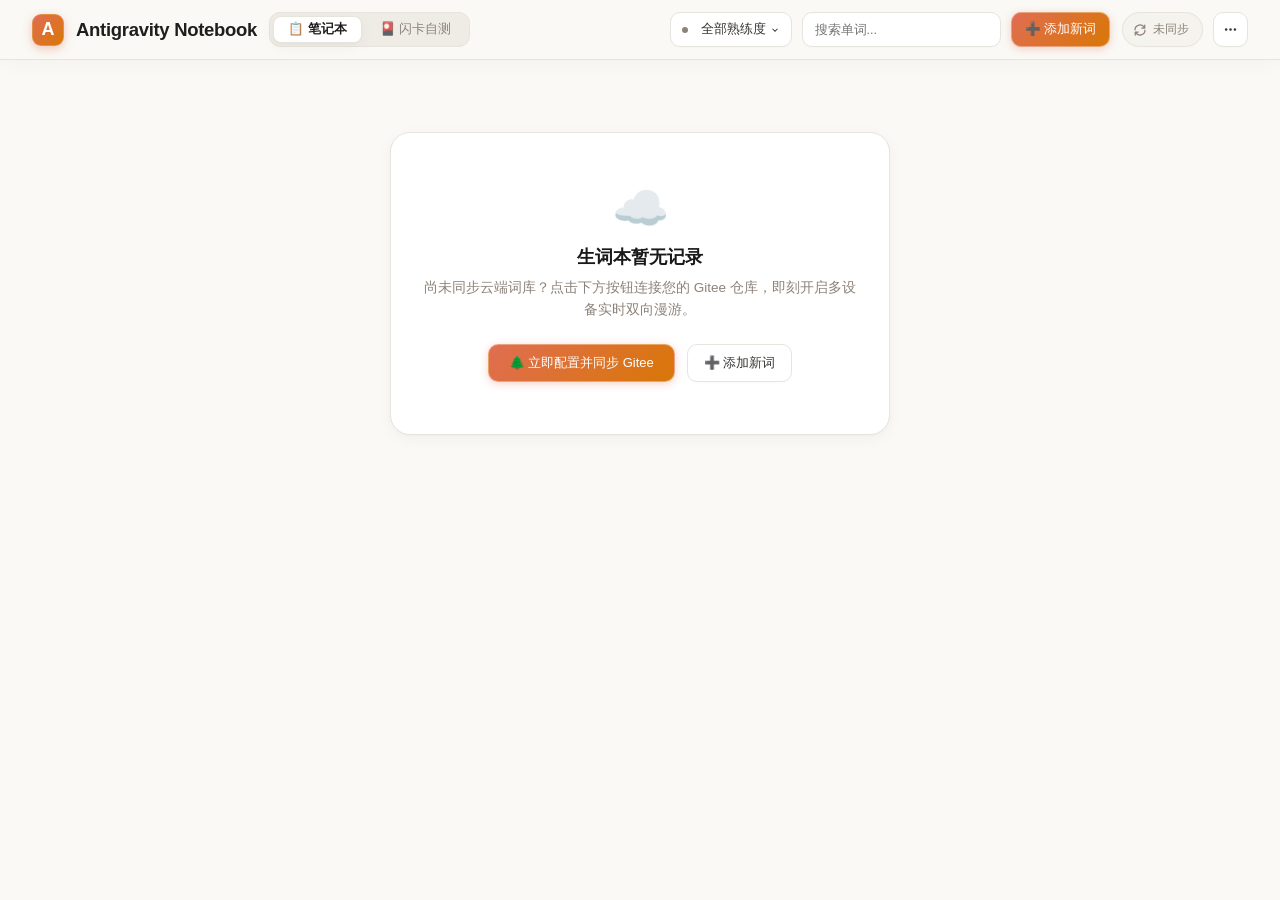
==== index.html @ cd9fd0d0 "fix: harmonize desktop and iPad header layout with .header-right and clean standalone empty state ca" ====
<!DOCTYPE html>
<html lang="zh-CN">
<head>
  <meta charset="UTF-8">
  <meta name="viewport" content="width=device-width, initial-scale=1.0, maximum-scale=1.0, user-scalable=no, viewport-fit=cover">
  <meta name="apple-mobile-web-app-capable" content="yes">
  <meta name="apple-mobile-web-app-status-bar-style" content="default">
  <meta name="apple-mobile-web-app-title" content="Antigravity">
  <meta name="theme-color" content="#FAF9F5" media="(prefers-color-scheme: light)">
  <meta name="theme-color" content="#101014" media="(prefers-color-scheme: dark)">
  <link rel="apple-touch-icon" href="icons/apple-touch-icon.png">
  <link rel="manifest" href="manifest.webmanifest">
  <title>Antigravity 笔记本</title>
  <script>
    // 立即执行极速主题初始化，防止页面加载时出现白屏或暗色闪烁 (Zero Flicker)
    (function() {
      try {
        const storedTheme = localStorage.getItem('antigravity_theme') || 'system';
        const isDark = storedTheme === 'dark' || (storedTheme === 'system' && window.matchMedia('(prefers-color-scheme: dark)').matches);
        document.documentElement.setAttribute('data-theme', storedTheme);
        document.documentElement.setAttribute('data-applied-theme', isDark ? 'dark' : 'light');
      } catch (e) {}
    })();
  </script>
  <style>
    :root, [data-applied-theme="light"] {
      --bg-warm: #FAF9F5; /* 最早的经典 Claude 暖黄纸质底色 (Warm Ivory Paper) */
      --bg-card: #FFFFFF; /* 实体纯白卡片，温润柔和无透视重影 */
      --bg-card-hover: #F5F3ED;
      --bg-header: #FAF9F5; /* 顶栏与暖纸底色浑然一体 */
      --bg-muted: #EFECE6; /* 柔和浅米槽色 (用于切换器滑轨，柔和自然) */
      --bg-subtle: #F5F3ED; /* 柔和暖白表头色 (用于 thead，与白底表格轻柔衔接) */
      --border-warm: #E6E4DD; /* 经典温润细边框 */
      --border-light: #EFECE6;
      --border-subtle: #D6D3CD;
      --border-glass: #E6E4DD;
      --glass-blur: none;
      --glass-shadow: 0 4px 16px rgba(0, 0, 0, 0.04), 0 1px 3px rgba(0, 0, 0, 0.02);
      --glass-specular: 0 0 0 0 transparent;
      --text-main: #1F1E1D;
      --text-title: #1A1918;
      --text-body: #383532;
      --text-muted: #8C827A;
      --claude-terracotta: #CC785C;
      --claude-terracotta-hover: #BF684D;
      --claude-amber: #D97706;
      --claude-green: #059669;
      --highlight-bg: #FDE68A;
      --highlight-text: #78350F;
      --modal-overlay: rgba(30, 25, 20, 0.4);
      --font-serif: "Charter", "Georgia", "Chronicle SSm A", "PingFang SC", "Hiragino Sans GB", "Microsoft YaHei", sans-serif;
      --font-sans: -apple-system, BlinkMacSystemFont, "SF Pro Text", "SF Pro Display", "PingFang SC", "Hiragino Sans GB", "Microsoft YaHei", sans-serif;
    }

    [data-applied-theme="dark"] {
      --bg-warm: #101014;
      --bg-card: #1B1B22;
      --bg-card-hover: #24242C;
      --bg-header: #15151A;
      --bg-muted: #262630;
      --bg-subtle: #202028;
      --border-warm: #2C2C38;
      --border-light: #22222C;
      --border-subtle: #383846;
      --border-glass: #2C2C38;
      --glass-blur: none;
      --glass-shadow: 0 8px 28px rgba(0, 0, 0, 0.45), 0 2px 6px rgba(0, 0, 0, 0.25);
      --glass-specular: 0 0 0 0 transparent;
      --text-main: #F5F5F7;
      --text-title: #FFFFFF;
      --text-body: #E2E2E8;
      --text-muted: #9898A0;
      --claude-terracotta: #FA7E64;
      --claude-terracotta-hover: #FF957D;
      --claude-amber: #FBBF24;
      --claude-green: #34D399;
      --highlight-bg: #78350F;
      --highlight-text: #FDE68A;
      --modal-overlay: rgba(0, 0, 0, 0.75);
    }

    @media (prefers-color-scheme: dark) {
      :root:not([data-theme="light"]):not([data-theme="dark"]) {
        --bg-warm: #101014;
        --bg-card: #1B1B22;
        --bg-card-hover: #24242C;
        --bg-header: #15151A;
        --bg-muted: #262630;
        --bg-subtle: #202028;
        --border-warm: #2C2C38;
        --border-light: #22222C;
        --border-subtle: #383846;
        --border-glass: #2C2C38;
        --glass-blur: none;
        --glass-shadow: 0 8px 28px rgba(0, 0, 0, 0.45), 0 2px 6px rgba(0, 0, 0, 0.25);
        --glass-specular: 0 0 0 0 transparent;
        --text-main: #F5F5F7;
        --text-title: #FFFFFF;
        --text-body: #E2E2E8;
        --text-muted: #9898A0;
        --claude-terracotta: #FA7E64;
        --claude-terracotta-hover: #FF957D;
        --claude-amber: #FBBF24;
        --claude-green: #34D399;
        --highlight-bg: #78350F;
        --highlight-text: #FDE68A;
        --modal-overlay: rgba(0, 0, 0, 0.75);
      }
    }

    * { box-sizing: border-box; margin: 0; padding: 0; }
    body {
      background-color: var(--bg-warm);
      color: var(--text-main);
      font-family: var(--font-sans);
      min-height: 100vh;
      display: flex;
      flex-direction: column;
      -webkit-font-smoothing: antialiased;
      -moz-osx-font-smoothing: grayscale;
      text-rendering: optimizeLegibility;
      transition: background-color 0.25s ease, color 0.25s ease;
      position: relative;
    }

    /* 移除多余的氛围光斑，保持纯色清晰高对比底色 */
    .ambient-glow-layer {
      display: none;
    }
    .glow-orb {
      position: absolute;
      border-radius: 50%;
      filter: blur(85px);
      will-change: transform;
      animation: floatOrb 22s ease-in-out infinite alternate;
    }
    .orb-1 {
      top: -8%;
      left: 12%;
      width: 480px;
      height: 480px;
      background: radial-gradient(circle, rgba(224, 109, 83, 0.28) 0%, rgba(224, 109, 83, 0) 70%);
      animation-duration: 20s;
    }
    .orb-2 {
      top: 38%;
      right: 8%;
      width: 520px;
      height: 520px;
      background: radial-gradient(circle, rgba(139, 92, 246, 0.22) 0%, rgba(139, 92, 246, 0) 70%);
      animation-duration: 25s;
      animation-delay: -6s;
    }
    .orb-3 {
      bottom: -12%;
      left: 28%;
      width: 550px;
      height: 550px;
      background: radial-gradient(circle, rgba(16, 185, 129, 0.18) 0%, rgba(16, 185, 129, 0) 70%);
      animation-duration: 28s;
      animation-delay: -12s;
    }
    @keyframes floatOrb {
      0% { transform: translate(0, 0) scale(1); }
      50% { transform: translate(35px, 25px) scale(1.06); }
      100% { transform: translate(-25px, 45px) scale(0.95); }
    }

    header {
      background: var(--bg-header);
      border-bottom: 1px solid var(--border-glass);
      padding: 0 32px;
      height: 60px;
      min-height: 60px;
      max-height: 60px;
      box-sizing: border-box;
      display: flex;
      align-items: center;
      justify-content: space-between;
      gap: 12px;
      position: sticky;
      top: 0;
      z-index: 100;
      box-shadow: 0 4px 20px rgba(0, 0, 0, 0.03);
      transition: background-color 0.2s ease, border-color 0.2s ease;
    }
    .logo-area {
      display: flex;
      align-items: center;
      gap: 12px;
      flex-shrink: 0;
      white-space: nowrap;
    }
    .logo-icon {
      width: 32px; height: 32px;
      background: linear-gradient(135deg, #E06D53, #D97706);
      border-radius: 9px;
      display: flex; align-items: center; justify-content: center;
      font-family: var(--font-serif);
      font-size: 18px;
      font-weight: 900; color: #fff;
      box-shadow: 0 3px 10px rgba(224, 109, 83, 0.35);
      border: 1px solid rgba(255, 255, 255, 0.2);
      flex-shrink: 0;
    }
    .logo-title {
      font-family: var(--font-serif);
      font-size: 18.5px;
      font-weight: 700;
      letter-spacing: -0.3px;
      color: var(--text-main);
      white-space: nowrap;
      flex-shrink: 0;
    }
    
    .view-switcher {
      display: flex;
      align-items: center;
      background: var(--bg-muted);
      padding: 3px;
      border-radius: 11px;
      border: 1px solid var(--border-warm);
      gap: 3px;
      height: 35px;
      box-sizing: border-box;
      flex-shrink: 0;
      white-space: nowrap;
    }
    .view-tab {
      height: 27px;
      background: transparent;
      border: 1px solid transparent; /* 关键：未激活预留 1px 透明边框，杜绝切换时增加 2px 边框导致高度跳动 */
      padding: 0 14px;
      border-radius: 8px;
      font-size: 12.5px;
      font-weight: 500;
      color: var(--text-muted);
      cursor: pointer;
      display: flex;
      align-items: center;
      justify-content: center;
      gap: 6px;
      transition: background 0.18s ease, color 0.18s ease, border-color 0.18s ease, box-shadow 0.18s ease;
      user-select: none;
      box-sizing: border-box;
      line-height: 1;
      white-space: nowrap;
      flex-shrink: 0;
      word-break: keep-all;
    }
    .view-tab:active {
      background: rgba(255, 255, 255, 0.35);
      transform: none; /* 移除 scale 引起的尺寸扰动，避免点击微跳 */
    }
    .view-tab.active {
      background: var(--bg-card);
      color: var(--text-main);
      box-shadow: var(--glass-shadow);
      font-weight: 600;
      border: 1px solid var(--border-glass);
    }

    .sync-status-badge {
      display: flex; align-items: center; gap: 7px;
      height: 35px;
      box-sizing: border-box;
      background: var(--bg-subtle);
      border: 1px solid var(--border-glass);
      padding: 0 13px 0 11px; border-radius: 20px; font-size: 12px; color: var(--text-muted);
      cursor: pointer;
      transition: all 0.2s cubic-bezier(0.34, 1.56, 0.64, 1);
      user-select: none;
      box-shadow: 0 1px 3px rgba(0, 0, 0, 0.02);
      white-space: nowrap;
      flex-shrink: 0;
      word-break: keep-all;
    }
    .sync-status-badge:hover {
      background: var(--bg-card-hover);
      color: var(--text-main);
      transform: none;
      box-shadow: 0 4px 12px rgba(0, 0, 0, 0.08);
    }
    .sync-status-badge:active {
      transform: none;
      background: var(--bg-subtle);
    }

    /* 结合了状态指示与循环刷新的融合图标 (Merged Sync Icon) */
    .sync-icon-dot {
      display: flex;
      align-items: center;
      justify-content: center;
      color: var(--text-muted);
      transition: all 0.2s ease;
      cursor: pointer;
    }
    .sync-icon-dot.active {
      color: var(--claude-green);
      filter: drop-shadow(0 0 4px rgba(16, 185, 129, 0.5));
    }
    .sync-icon-dot.rotating svg, .sync-icon-dot:hover svg {
      animation: syncRotate 0.8s linear infinite;
    }
    .sync-icon-dot:hover {
      color: var(--claude-terracotta);
    }
    @keyframes syncRotate {
      from { transform: rotate(0deg); }
      to { transform: rotate(360deg); }
    }

    .header-right {
      display: flex;
      align-items: center;
      gap: 12px;
      flex-shrink: 0;
      white-space: nowrap;
    }

    .header-actions {
      display: flex;
      align-items: center;
      gap: 10px;
      flex-shrink: 0;
      white-space: nowrap;
    }

    .controls {
      display: flex;
      align-items: center;
      gap: 10px;
      flex-shrink: 0;
      white-space: nowrap;
    }
    
    /* 苹果风格自定义下拉菜单 (Apple Custom Dropdown) */
    .dropdown-container {
      position: relative;
      flex-shrink: 0;
    }
    .dropdown-btn {
      height: 35px;
      background: var(--bg-card);
      border: 1px solid var(--border-glass);
      color: var(--text-body);
      padding: 0 11px;
      border-radius: 10px;
      font-size: 12.5px;
      font-weight: 500;
      cursor: pointer;
      display: flex;
      align-items: center;
      justify-content: space-between;
      width: 122px;
      transition: all 0.2s cubic-bezier(0.34, 1.56, 0.64, 1);
      box-shadow: 0 1px 3px rgba(0,0,0,0.02);
      font-family: var(--font-sans);
      box-sizing: border-box;
      white-space: nowrap;
      flex-shrink: 0;
      word-break: keep-all;
    }
    .dropdown-btn:hover {
      background: var(--bg-card-hover);
      border-color: var(--border-subtle);
      color: var(--text-main);
      box-shadow: 0 4px 12px rgba(0, 0, 0, 0.08);
      transform: none;
    }
    .dropdown-btn:active {
      transform: none;
      background: var(--bg-card);
    }
    .dropdown-btn-left {
      display: flex;
      align-items: center;
      gap: 6px;
      overflow: hidden;
      white-space: nowrap;
    }
    .more-menu-btn {
      width: 35px;
      min-width: 35px;
      padding: 0;
      justify-content: center;
    }
    .dropdown-menu {
      position: absolute;
      top: calc(100% + 6px);
      left: 0;
      width: 140px;
      background: var(--bg-card);
      border: 1px solid var(--border-glass);
      border-radius: 12px;
      box-shadow: 0 12px 32px rgba(0, 0, 0, 0.18);
      padding: 6px;
      display: none;
      flex-direction: column;
      gap: 2px;
      z-index: 1000;
      animation: dropIn 0.18s cubic-bezier(0.16, 1, 0.3, 1);
    }
    .more-dropdown-menu {
      width: 156px;
      right: 0;
      left: auto;
    }
    .menu-section-label {
      font-size: 10.5px;
      font-weight: 600;
      color: var(--text-muted);
      padding: 5px 10px 3px;
      letter-spacing: 0.3px;
      user-select: none;
    }
    .menu-divider {
      height: 1px;
      background: var(--border-light);
      margin: 4px 6px;
    }
    @keyframes dropIn {
      from { opacity: 0; transform: translateY(-4px) scale(0.98); }
      to { opacity: 1; transform: translateY(0) scale(1); }
    }
    .dropdown-item {
      padding: 7px 10px;
      border-radius: 8px;
      font-size: 12px;
      color: var(--text-body);
      cursor: pointer;
      display: flex;
      align-items: center;
      justify-content: space-between;
      transition: all 0.15s ease;
      user-select: none;
    }
    .dropdown-item:hover {
      background: var(--bg-card-hover);
      color: var(--text-main);
      transform: translateX(2px);
    }
    .dropdown-item.selected {
      background: var(--bg-subtle);
      color: var(--claude-terracotta);
      font-weight: 600;
    }
    .dropdown-dot {
      display: inline-block;
      width: 6px;
      height: 6px;
      border-radius: 50%;
      margin-right: 7px;
    }
    .dot-all { background: var(--text-muted); }
    .dot-0 { background: #DC2626; }
    .dot-1 { background: #D97706; }
    .dot-2 { background: #2563EB; }
    .dot-3 { background: #059669; }
    .check-mark {
      font-size: 11px;
      color: var(--claude-terracotta);
      font-weight: bold;
    }

    .search-box-wrap {
      position: relative;
      display: inline-flex;
      align-items: center;
      flex: 0 1 210px;
      min-width: 120px;
    }
    .search-input {
      height: 35px;
      width: 100%;
      min-width: 120px;
      max-width: 210px;
      background: var(--bg-card);
      border: 1px solid var(--border-glass);
      color: var(--text-main);
      padding: 0 28px 0 12px;
      border-radius: 10px;
      font-size: 12.5px;
      outline: none;
      transition: all 0.2s ease;
      box-shadow: 0 1px 2px rgba(0,0,0,0.02);
      font-family: var(--font-sans);
      box-sizing: border-box;
      white-space: nowrap;
    }
    .search-input:focus {
      border-color: var(--claude-terracotta);
      box-shadow: 0 0 0 3px rgba(224, 109, 83, 0.18);
    }
    
    .search-clear-btn {
      position: absolute;
      right: 7px;
      width: 18px;
      height: 18px;
      border-radius: 50%;
      border: none;
      background: var(--bg-muted);
      color: var(--text-muted);
      display: flex;
      align-items: center;
      justify-content: center;
      cursor: pointer;
      font-size: 10.5px;
      font-weight: 700;
      line-height: 1;
      opacity: 0;
      visibility: hidden;
      pointer-events: none;
      transition: opacity 0.18s ease, transform 0.18s cubic-bezier(0.34, 1.56, 0.64, 1), background 0.15s, color 0.15s;
      user-select: none;
      padding: 0;
      z-index: 2;
    }
    /* 有输入时：鼠标移到搜索框区域或按钮上优雅浮现，获得焦点时也会浮现 */
    .search-box-wrap.has-text:hover .search-clear-btn,
    .search-box-wrap.has-text:focus-within .search-clear-btn {
      opacity: 0.85;
      visibility: visible;
      pointer-events: auto;
    }
    .search-clear-btn:hover {
      opacity: 1 !important;
      background: var(--border-subtle);
      color: var(--text-main);
      transform: scale(1.18);
    }
    .search-clear-btn:active {
      transform: scale(0.92);
    }
    
    .btn {
      height: 35px;
      background: var(--bg-card);
      border: 1px solid var(--border-glass);
      color: var(--text-body);
      padding: 0 13px;
      border-radius: 10px;
      font-size: 12.5px;
      font-weight: 500;
      cursor: pointer;
      display: flex;
      align-items: center;
      gap: 6px;
      transition: all 0.2s cubic-bezier(0.34, 1.56, 0.64, 1);
      box-shadow: 0 1px 3px rgba(0,0,0,0.02);
      font-family: var(--font-sans);
      box-sizing: border-box;
      user-select: none;
      white-space: nowrap;
      flex-shrink: 0;
      word-break: keep-all;
    }
    .btn:hover {
      background: var(--bg-card-hover);
      border-color: var(--border-subtle);
      color: var(--text-main);
      transform: none;
      box-shadow: 0 4px 12px rgba(0,0,0,0.06);
    }
    .btn:active {
      transform: none;
      background: var(--bg-subtle);
    }
    .btn-primary {
      background: linear-gradient(135deg, #E06D53, #D97706);
      border: 1px solid rgba(255, 255, 255, 0.35);
      color: #FFFFFF;
      box-shadow: 0 2px 8px rgba(224, 109, 83, 0.3);
      white-space: nowrap;
      flex-shrink: 0;
      word-break: keep-all;
    }
    .btn-primary:hover {
      background: linear-gradient(135deg, #CC5B40, #C26604);
      box-shadow: 0 4px 14px rgba(224, 109, 83, 0.42);
      color: #FFFFFF;
      transform: none;
    }
    .btn-primary:active {
      transform: none;
      filter: brightness(0.95);
    }

    /* 响应式顶栏适配：窄屏与小窗口绝不挤压扭曲 (Responsive Header Auto-Adaptation) */
    @media (max-width: 1220px) {
      header {
        padding: 0 16px;
        gap: 10px;
      }
      .logo-area {
        gap: 10px;
      }
      .controls {
        gap: 8px;
      }
      .logo-brand {
        display: none; /* 自动折叠 "Antigravity"，仅保留 "Notebook"，立省 95px 宽度 */
      }
      .search-box-wrap {
        flex: 0 1 180px;
      }
    }

    @media (max-width: 1024px) {
      header {
        padding: 0 12px;
        gap: 8px;
      }
      .logo-area {
        gap: 8px;
      }
      .controls {
        gap: 6px;
      }
      .dropdown-btn {
        width: 108px;
        padding: 0 8px;
        font-size: 12px;
      }
      .search-box-wrap {
        flex: 0 1 140px;
        min-width: 100px;
      }
      .search-input {
        padding: 0 24px 0 10px;
        font-size: 12px;
      }
      .view-tab {
        padding: 0 10px;
        font-size: 12px;
        gap: 4px;
      }
      .btn {
        padding: 0 10px;
        font-size: 12px;
      }
      .sync-status-badge {
        padding: 0 10px 0 8px;
      }
    }

    @media (max-width: 880px) {
      #syncText {
        display: none; /* 超窄屏下同步徽标仅保留图标，化身圆角紧凑徽标 */
      }
      .sync-status-badge {
        padding: 0;
        width: 35px;
        justify-content: center;
      }
      .dropdown-btn {
        width: 98px;
      }
      .search-box-wrap {
        flex: 0 1 120px;
        min-width: 90px;
      }
    }

    @media (max-width: 768px) {
      body {
        min-width: 100%;
        width: 100%;
        overflow-x: hidden;
      }
      header {
        height: 54px;
        min-height: 54px;
        max-height: 54px;
        padding: 0 12px;
        display: flex;
        flex-direction: row;
        flex-wrap: nowrap;
        align-items: center;
        justify-content: space-between;
        gap: 8px;
        box-shadow: 0 1px 4px rgba(0, 0, 0, 0.04);
        position: sticky;
        top: 0;
        z-index: 100;
        background: var(--bg-header);
      }
      .logo-area {
        gap: 8px;
        flex-shrink: 0;
      }
      .logo-title {
        display: none !important;
      }
      .view-switcher {
        height: 34px;
        padding: 2px;
      }
      .view-tab {
        height: 28px;
        padding: 0 11px;
        font-size: 12.5px;
      }
      .header-actions {
        display: flex;
        align-items: center;
        gap: 6px;
        flex-shrink: 0;
      }
      #syncText {
        display: none !important;
      }
      .sync-status-badge {
        padding: 0;
        width: 34px;
        height: 34px;
        justify-content: center;
        border-radius: 50%;
      }
      .more-menu-btn {
        width: 34px;
        height: 34px;
        border-radius: 50%;
      }

      /* 闪卡模式下：完全隐藏列表搜索栏与添加按键，还屏幕 100% 极简纯粹与空灵沉浸感！ */
      body[data-current-view="flashcard"] .controls {
        display: none !important;
      }

      /* 笔记本模式下：控件化身贴合移动端的顶部搜索筛选工具条 */
      body[data-current-view="table"] .controls,
      .controls {
        display: flex;
        width: 100%;
        padding: 10px 12px;
        box-sizing: border-box;
        background: var(--bg-warm);
        border-bottom: 1px solid var(--border-light);
        gap: 6px;
        align-items: center;
      }
      .search-box-wrap {
        flex: 1;
        min-width: 0;
      }
      .search-input {
        width: 100%;
        max-width: none;
        height: 36px;
        font-size: 13px;
        border-radius: 10px;
        padding: 0 24px 0 11px;
      }
      .dropdown-btn#srsDropdownBtn {
        width: auto;
        min-width: 80px;
        height: 36px;
        font-size: 11.5px;
        padding: 0 8px;
        border-radius: 10px;
      }
      .btn-primary#btnAddWord {
        height: 36px;
        padding: 0 10px;
        font-size: 12px;
        white-space: nowrap;
        border-radius: 10px;
      }

      main {
        padding: 12px 10px;
        width: 100%;
        box-sizing: border-box;
      }

      /* 手机端列表卡片化：告别生硬横向滚动的表格，拥抱原生 iOS 卡片列表流 */
      .table-container {
        background: transparent;
        border: none;
        box-shadow: none;
        overflow: visible;
      }
      table, thead, tbody, th, td, tr {
        display: block;
        width: 100%;
        box-sizing: border-box;
      }
      thead {
        display: none !important; /* 彻底移除移动端生硬表头 */
      }
      tbody tr {
        background: var(--bg-card);
        border: 1px solid var(--border-glass);
        border-radius: 16px;
        margin-bottom: 12px;
        padding: 16px 14px;
        box-shadow: var(--glass-shadow);
        display: flex;
        flex-direction: column;
        gap: 6px;
      }
      tbody tr:hover {
        background: var(--bg-card);
      }
      tbody td {
        padding: 0 !important;
        border: none !important;
        text-align: left !important;
      }
      .word-cell-wrap {
        display: flex;
        flex-direction: row;
        justify-content: space-between;
        align-items: center;
        width: 100%;
        margin-bottom: 2px;
      }
      .word-title {
        font-size: 19px;
        font-weight: 700;
        letter-spacing: -0.2px;
      }
      .word-phonetic {
        font-size: 14px;
      }
      .salad-sentence {
        font-size: 13.5px;
        line-height: 1.6;
        color: var(--text-body);
        background: var(--bg-subtle);
        padding: 8px 12px;
        border-radius: 8px;
        margin: 4px 0;
      }
      .trans-text {
        font-size: 14px;
        line-height: 1.6;
        color: var(--text-main);
      }
      .action-group {
        display: flex;
        justify-content: flex-end;
        align-items: center;
        gap: 10px;
        margin-top: 6px;
        padding-top: 8px;
        border-top: 1px solid var(--border-light);
      }

      /* 闪卡自测手机端极简自适应 */
      #viewFlashcardContainer {
        max-width: 100%;
        margin: 6px auto;
        padding: 0 4px;
      }
      .btn-stealth-trigger {
        display: none !important; /* 手机端完全移除摸鱼模式 */
      }
      .kbd-hint {
        display: none !important;
      }
      .batch-label {
        display: none !important;
      }
      .flashcard-header-bar {
        display: flex;
        flex-direction: row;
        align-items: center;
        justify-content: space-between;
        width: 100%;
        margin-bottom: 12px;
        gap: 8px;
        flex-wrap: nowrap;
      }
      .flashcard-batch-group {
        justify-content: flex-start;
      }
      .flashcard-header-right {
        justify-content: flex-end;
        width: auto;
      }
      .flashcard-progress-box {
        display: flex;
        align-items: center;
        gap: 6px;
      }
      .flashcard-card-box {
        padding: 24px 18px;
        min-height: 380px;
        border-radius: 20px;
      }
      .flashcard-word {
        font-size: 32px;
      }
      .flashcard-context {
        font-size: 15px;
        padding: 14px 16px;
        line-height: 1.65;
      }
      .flashcard-trans .trans-meaning,
      .flashcard-trans .trans-line-plain {
        font-size: 15px;
      }
      .flashcard-smart-bar {
        margin-top: 16px;
        gap: 8px;
      }
      .btn-srs-action {
        height: 50px;
        border-radius: 14px;
      }
      .srs-btn-title {
        font-size: 14.5px;
      }

      .modal-card {
        width: 100% !important;
        max-width: calc(100vw - 24px) !important;
        padding: 20px 16px !important;
        box-sizing: border-box;
        max-height: 90vh;
        overflow-y: auto;
      }
    }

    main {
      flex: 1;
      max-width: 1360px;
      width: 100%;
      margin: 0 auto;
      padding: 24px;
      display: flex;
      flex-direction: column;
      align-items: center;
    }

    /* 视图 1: 经典表格视图 */
    #viewTableContainer {
      width: 100%;
    }
    .table-container {
      width: 100%;
      background: var(--bg-card);
      border: 1px solid var(--border-glass);
      border-radius: 16px;
      overflow: hidden;
      box-shadow: var(--glass-shadow);
      transition: box-shadow 0.25s ease;
    }
    table { width: 100%; border-collapse: collapse; text-align: left; }
    thead tr {
      background: var(--bg-subtle);
      border-bottom: 1px solid var(--border-light);
    }
    th {
      padding: 14px 20px;
      font-size: 12.5px;
      color: var(--text-muted);
      font-weight: 500;
      letter-spacing: 0.2px;
      font-family: var(--font-sans);
      text-align: center !important;
      vertical-align: middle !important;
    }
    tbody tr { border-bottom: 1px solid var(--border-light); transition: background 0.15s; }
    tbody tr:hover { background: var(--bg-card-hover); }
    td {
      padding: 16px 20px;
      font-size: 13.5px;
      color: var(--text-body);
      vertical-align: middle !important;
    }
    
    .word-cell-wrap {
      display: flex;
      flex-direction: column;
      align-items: center;
      gap: 4px;
    }
    .word-title {
      font-family: var(--font-serif);
      font-size: 16.5px;
      font-weight: 700;
      color: var(--text-title);
      line-height: 1.2;
    }
    .word-title mark.search-match {
      background: var(--highlight-bg);
      color: var(--highlight-text);
      font-weight: 700;
      padding: 1px 3px;
      border-radius: 3px;
      box-decoration-break: clone;
      -webkit-box-decoration-break: clone;
    }

    /* 智能英式/美式拼写感知小角标 */
    .nb-dialect-badge {
      display: inline-block;
      font-size: 10px;
      font-weight: 600;
      font-family: var(--font-sans);
      border-radius: 4px;
      padding: 1px 5px;
      margin-left: 6px;
      vertical-align: middle;
      line-height: 1.25;
      letter-spacing: 0.1px;
    }
    .nb-dialect-badge.dialect-uk {
      color: #2563EB;
      background: rgba(37, 99, 235, 0.1);
      border: 1px solid rgba(37, 99, 235, 0.25);
    }
    .nb-dialect-badge.dialect-us {
      color: #059669;
      background: rgba(5, 150, 105, 0.1);
      border: 1px solid rgba(5, 150, 105, 0.25);
    }
    
    /* 纯净交互式音标：无图标，直接点击音标本身朗读发音 */
    .word-phonetic {
      color: var(--text-muted);
      font-size: 12.5px;
      font-family: "Charis SIL", "Doulos SIL", "Lucida Sans Unicode", "Segoe UI", -apple-system, BlinkMacSystemFont, Roboto, sans-serif;
      font-weight: 400;
      cursor: pointer;
      padding: 1px 5px;
      border-radius: 4px;
      transition: all 0.15s ease;
      user-select: none;
    }
    .word-phonetic:hover {
      color: var(--claude-terracotta);
      background: rgba(204, 120, 92, 0.12);
    }

    .srs-badge {
      font-size: 11px;
      padding: 3px 8px;
      border-radius: 6px;
      font-weight: 500;
      display: inline-flex;
      align-items: center;
      gap: 5px;
      background: var(--bg-subtle);
      border: 1px solid var(--border-warm);
      color: var(--text-muted);
      user-select: none;
      font-family: var(--font-sans);
      white-space: nowrap;
      word-break: keep-all;
      flex-shrink: 0;
    }
    .srs-dot {
      width: 5px;
      height: 5px;
      border-radius: 50%;
      background: var(--text-muted);
    }
    .srs-level-0, .srs-level-1, .srs-level-2, .srs-level-3 {
      background: var(--bg-subtle);
      color: var(--text-muted);
      border: 1px solid var(--border-warm);
    }
    .srs-level-0 .srs-dot, .srs-level-1 .srs-dot, .srs-level-2 .srs-dot, .srs-level-3 .srs-dot {
      background: var(--text-muted);
    }

    .salad-context-box { 
      line-height: 1.6; 
    }
    .salad-sentence {
      font-family: var(--font-serif);
      font-size: 15px;
      font-weight: 500;
      color: var(--text-main);
      line-height: 1.65;
      text-align: justify;
      text-justify: inter-word;
      text-align-last: left;
    }
    .salad-sentence .highlight {
      background: var(--highlight-bg);
      color: var(--highlight-text);
      font-weight: 600;
      padding: 1px 4px;
      border-radius: 3px;
      transition: all 0.15s ease;
    }

    /* 方案 1：检索模式下，例句锚点高亮优雅降权，让位于第一列检索关键词焦点 */
    .is-searching .salad-sentence .highlight {
      background: rgba(204, 120, 92, 0.12);
      color: var(--claude-terracotta);
      font-weight: 500;
      border-bottom: 1.5px solid var(--claude-terracotta);
      padding: 0 2px;
      border-radius: 2px;
    }
    
    .trans-text,
    .note-text {
      color: var(--text-main);
      font-size: 13.5px;
      line-height: 1.7;
      letter-spacing: 0.15px;
      white-space: pre-line;
      word-break: break-word;
    }
    .trans-text {
      font-weight: 550;
    }
    .trans-line {
      display: block;
      margin-bottom: 3px;
    }
    .trans-line:last-child {
      margin-bottom: 0;
    }
    .trans-pos-tag {
      color: var(--claude-terracotta);
      font-weight: 700;
      font-family: var(--font-serif, "Georgia", serif);
      font-size: 13px;
      margin-right: 4px;
      display: inline-block;
    }
    .note-text {
      font-weight: 450;
      color: var(--text-body);
    }

    .action-group {
      display: flex;
      align-items: center;
      gap: 6px;
      justify-content: center;
    }
    
    /* 熟练度发光状态圆点按钮与悬浮糖果微胶囊 */
    .mastery-wrap {
      position: relative;
      display: inline-flex;
      align-items: center;
      justify-content: center;
    }
    .mastery-dot-btn {
      width: 26px;
      height: 26px;
      border-radius: 50%;
      border: 1px solid transparent;
      background: transparent;
      display: inline-flex;
      align-items: center;
      justify-content: center;
      cursor: pointer;
      padding: 0;
      transition: all 0.18s cubic-bezier(0.34, 1.56, 0.64, 1);
    }
    .mastery-dot-btn:hover {
      background: var(--bg-muted);
      border-color: var(--border-warm);
      transform: scale(1.18);
    }
    .mastery-dot-btn:active {
      transform: scale(0.88);
    }
    .mastery-dot-glow {
      width: 7.5px;
      height: 7.5px;
      border-radius: 50%;
      transition: all 0.2s cubic-bezier(0.34, 1.56, 0.64, 1);
    }
    
    /* 未标记：极淡极简空心虚线环，低调不抢眼 */
    .mastery-dot-unmarked {
      width: 8px;
      height: 8px;
      background: transparent;
      border: 1.5px dashed var(--text-muted);
      opacity: 0.55;
    }
    tbody tr:hover .mastery-dot-unmarked {
      opacity: 0.95;
      border-color: var(--claude-terracotta);
    }

    .mastery-dot-red {
      background: #EF4444;
      box-shadow: 0 0 7px rgba(239, 68, 68, 0.6);
    }
    .mastery-dot-orange {
      background: #F59E0B;
      box-shadow: 0 0 7px rgba(245, 158, 11, 0.6);
    }
    .mastery-dot-green {
      background: #10B981;
      box-shadow: 0 0 7px rgba(16, 185, 129, 0.6);
    }
    .mastery-dot-purple {
      background: #6366F1;
      box-shadow: 0 0 7px rgba(99, 102, 241, 0.6);
    }

    /* 悬浮微胶囊快捷选择器 (Apple Floating Candy Picker) */
    .mastery-picker-popup {
      position: absolute;
      bottom: calc(100% + 6px);
      right: -24px;
      background: var(--bg-card);
      border: 1px solid var(--border-warm);
      border-radius: 20px;
      padding: 5px 8px;
      display: none;
      align-items: center;
      gap: 6px;
      box-shadow: 0 10px 28px rgba(0, 0, 0, 0.2), 0 2px 6px rgba(0, 0, 0, 0.05);
      z-index: 100;
      animation: candyPop 0.15s cubic-bezier(0.34, 1.56, 0.64, 1);
      white-space: nowrap;
    }
    /* 鼠标安全桥接区域：防止鼠标从圆点滑向浮窗时丢失判定 */
    .mastery-picker-popup::after {
      content: '';
      position: absolute;
      top: 100%;
      left: 0;
      width: 100%;
      height: 10px;
      background: transparent;
    }
    .mastery-wrap:hover .mastery-picker-popup,
    .mastery-picker-popup.open {
      display: flex;
    }
    @keyframes candyPop {
      from { opacity: 0; transform: translateY(5px) scale(0.9); }
      to { opacity: 1; transform: translateY(0) scale(1); }
    }
    .candy-option {
      width: 22px;
      height: 22px;
      border-radius: 50%;
      display: flex;
      align-items: center;
      justify-content: center;
      cursor: pointer;
      transition: all 0.15s cubic-bezier(0.34, 1.56, 0.64, 1);
      background: transparent;
      border: none;
      padding: 0;
    }
    .candy-option:hover {
      transform: scale(1.35);
      background: rgba(128, 128, 128, 0.12);
    }
    .candy-dot {
      width: 8px;
      height: 8px;
      border-radius: 50%;
    }

    .apple-icon-btn {
      width: 30px;
      height: 30px;
      border-radius: 7px;
      border: 1px solid transparent;
      background: transparent;
      color: var(--text-muted);
      display: inline-flex;
      align-items: center;
      justify-content: center;
      cursor: pointer;
      transition: all 0.15s ease;
    }
    .apple-icon-btn:hover {
      background: var(--bg-muted);
      border-color: var(--border-warm);
      color: var(--text-main);
      transform: scale(1.08);
    }
    .apple-icon-btn-del:hover {
      background: rgba(239, 68, 68, 0.12);
      border-color: rgba(239, 68, 68, 0.25);
      color: #DC2626;
    }

    /* 视图 2: 苹果美学级艾宾浩斯闪卡自测容器 */
    #viewFlashcardContainer {
      display: none;
      width: 100%;
      max-width: 680px;
      margin: 16px auto;
      flex-direction: column;
      align-items: center;
      box-sizing: border-box;
    }
    
    /* 闪卡顶部定量控制与进度栏 */
    .flashcard-header-bar {
      width: 100%;
      display: flex;
      justify-content: space-between;
      align-items: center;
      margin-bottom: 16px;
      gap: 12px;
      box-sizing: border-box;
    }
    .flashcard-batch-group {
      display: flex;
      align-items: center;
      gap: 6px;
      flex-shrink: 0;
      white-space: nowrap;
    }
    .batch-label {
      font-size: 11.5px;
      color: var(--text-muted);
      font-weight: 500;
      user-select: none;
      white-space: nowrap;
      word-break: keep-all;
      flex-shrink: 0;
    }
    .batch-tabs {
      display: inline-flex;
      align-items: center;
      background: var(--bg-muted);
      padding: 2px;
      border-radius: 7px;
      gap: 2px;
      height: 26px;
      box-sizing: border-box;
      border: 1px solid var(--border-warm);
      flex-shrink: 0;
      white-space: nowrap;
    }
    .batch-tab {
      background: transparent;
      border: none;
      height: 20px;
      padding: 0 7px;
      border-radius: 5px;
      font-size: 11.5px;
      font-weight: 500;
      color: var(--text-muted);
      cursor: pointer;
      font-family: var(--font-sans);
      transition: all 0.15s ease;
      user-select: none;
      display: inline-flex;
      align-items: center;
      justify-content: center;
      box-sizing: border-box;
      white-space: nowrap;
      word-break: keep-all;
      flex-shrink: 0;
    }
    .batch-tab:hover {
      color: var(--text-main);
    }
    .batch-tab.active {
      background: var(--bg-card);
      color: var(--text-main);
      font-weight: 600;
      box-shadow: 0 1px 2px rgba(0, 0, 0, 0.08);
    }

    .flashcard-header-right {
      display: flex;
      align-items: center;
      gap: 10px;
      flex-shrink: 0;
      white-space: nowrap;
    }
    .flashcard-progress-box {
      display: flex;
      align-items: center;
      gap: 8px;
      font-size: 12px;
      color: var(--text-muted);
      flex-shrink: 0;
      white-space: nowrap;
      word-break: keep-all;
    }
    .flashcard-progress-text {
      white-space: nowrap;
      word-break: keep-all;
      flex-shrink: 0;
    }
    .flashcard-progress-bar {
      width: 72px;
      height: 4px;
      background: var(--bg-muted);
      border-radius: 2px;
      overflow: hidden;
      flex-shrink: 0;
    }
    .flashcard-progress-fill {
      height: 100%;
      background: linear-gradient(90deg, #CC785C, #D97706);
      width: 0%;
      border-radius: 2px;
      transition: width 0.25s cubic-bezier(0.16, 1, 0.3, 1);
    }
    .kbd-hint {
      font-size: 11px;
      color: var(--text-muted);
      display: inline-flex;
      align-items: center;
      gap: 3px;
      user-select: none;
      white-space: nowrap;
      word-break: keep-all;
      flex-shrink: 0;
    }
    .kbd-hint kbd {
      background: var(--bg-muted);
      padding: 1px 5px;
      border-radius: 4px;
      font-size: 10px;
      color: var(--text-body);
      white-space: nowrap;
    }

    @media (max-width: 680px) {
      .flashcard-header-bar {
        flex-wrap: wrap;
        justify-content: center;
        gap: 10px;
      }
      .flashcard-batch-group {
        justify-content: center;
      }
      .flashcard-header-right {
        justify-content: center;
        width: 100%;
        gap: 8px;
      }
      .flashcard-card-box {
        padding: 24px 20px;
      }
    }
    @media (max-width: 520px) {
      .kbd-hint {
        display: none !important;
      }
      .flashcard-progress-bar {
        width: 50px;
      }
      .flashcard-hint span {
        display: none;
      }
      .batch-tab {
        padding: 0 5px;
        font-size: 11px;
      }
    }
    
    .flashcard-card-box {
      width: 100%;
      min-height: 420px;
      background: var(--bg-card);
      border: 1px solid var(--border-glass);
      border-radius: 24px;
      box-shadow: var(--glass-shadow);
      padding: 32px 36px;
      display: flex;
      flex-direction: column;
      justify-content: flex-start; /* 单词与例句位置绝对锁定，翻面 0 位移！ */
      cursor: pointer;
      position: relative;
      user-select: none;
      transition: box-shadow 0.25s cubic-bezier(0.34, 1.56, 0.64, 1), border-color 0.25s ease;
      box-sizing: border-box;
    }
    .flashcard-card-box:hover {
      box-shadow: 0 20px 48px rgba(0, 0, 0, 0.12);
      border-color: var(--border-subtle);
    }
    .flashcard-card-box:active {
      /* 保持绝对平稳，无任何上下移动或形变 */
    }
    .flashcard-top-meta {
      display: flex;
      align-items: center;
      justify-content: space-between;
      margin-bottom: 20px;
      gap: 10px;
      width: 100%;
      box-sizing: border-box;
      white-space: nowrap;
    }
    .flashcard-top-right {
      display: flex;
      align-items: center;
      gap: 10px;
      flex-shrink: 0;
      white-space: nowrap;
    }
    .flashcard-hint {
      font-size: 12px;
      color: var(--text-muted);
      display: inline-flex;
      align-items: center;
      gap: 5px;
      white-space: nowrap;
      word-break: keep-all;
      flex-shrink: 0;
    }
    .fc-edit-btn {
      display: inline-flex;
      align-items: center;
      gap: 4px;
      padding: 4px 10px;
      border-radius: 8px;
      font-size: 11.5px;
      font-weight: 500;
      color: var(--text-muted);
      background: var(--bg-subtle);
      border: 1px solid var(--border-glass);
      cursor: pointer;
      transition: all 0.2s cubic-bezier(0.34, 1.56, 0.64, 1);
      font-family: var(--font-sans);
      user-select: none;
      box-shadow: 0 1px 2px rgba(0,0,0,0.02);
      white-space: nowrap;
      word-break: keep-all;
      flex-shrink: 0;
    }
    .fc-edit-btn:hover {
      background: var(--bg-card);
      border-color: var(--claude-terracotta);
      color: var(--claude-terracotta);
      box-shadow: 0 3px 10px rgba(224, 109, 83, 0.2);
      transform: none;
    }
    .fc-edit-btn:active {
      transform: none;
      background: var(--bg-card-hover);
    }
    .flashcard-word {
      font-family: var(--font-serif);
      font-size: 34px;
      font-weight: 700;
      color: var(--text-title);
      text-align: center;
      margin-bottom: 8px;
      letter-spacing: -0.5px;
      user-select: text !important;
      -webkit-user-select: text !important;
      cursor: text;
    }
    .flashcard-phonetic-wrap {
      display: flex;
      align-items: center;
      justify-content: center;
      margin-bottom: 20px;
    }
    .flashcard-phonetic {
      font-size: 14.5px;
      color: var(--text-muted);
      font-family: "Charis SIL", "Doulos SIL", "Lucida Sans Unicode", "Segoe UI", -apple-system, BlinkMacSystemFont, Roboto, sans-serif;
      letter-spacing: 0.3px;
      cursor: pointer;
      padding: 2px 8px;
      border-radius: 6px;
      transition: all 0.15s ease;
      user-select: text !important;
      -webkit-user-select: text !important;
    }
    .flashcard-phonetic:hover {
      color: var(--claude-terracotta);
      background: rgba(204, 120, 92, 0.12);
    }
    .flashcard-phonetic.playing,
    .word-phonetic.playing {
      color: var(--claude-terracotta) !important;
      background: rgba(204, 120, 92, 0.2) !important;
      animation: audioPulse 0.9s infinite alternate ease-in-out;
    }
    @keyframes audioPulse {
      0% { transform: scale(1); }
      50% { transform: scale(1.06); }
      100% { transform: scale(1); }
    }
    .flashcard-context {
      font-family: var(--font-serif);
      font-size: 15.5px;
      color: var(--text-main);
      line-height: 1.7;
      text-align: justify;
      text-justify: inter-word;
      text-align-last: left;
      margin-bottom: 16px;
      padding: 16px 20px;
      background: var(--bg-subtle);
      border-radius: 10px;
      border: 1px dashed var(--border-warm);
      letter-spacing: 0.1px;
      user-select: text !important;
      -webkit-user-select: text !important;
      cursor: text;
    }
    .flashcard-context .highlight {
      background: var(--highlight-bg);
      color: var(--highlight-text);
      font-weight: 600;
      padding: 1px 4px;
      border-radius: 3px;
    }
    
    .flashcard-answer-box {
      border-top: 1px solid var(--border-light);
      padding-top: 20px;
      margin-top: 10px;
      display: flex;
      flex-direction: column;
      align-items: center;
      justify-content: center;
      width: 100%;
      animation: fadeIn 0.18s ease;
    }
    @keyframes fadeIn {
      from { opacity: 0; transform: translateY(4px); }
      to { opacity: 1; transform: translateY(0); }
    }
    .flashcard-trans {
      display: flex;
      flex-direction: column;
      width: 100%;
      max-width: 530px;
      margin: 0 auto 12px;
      gap: 12px;
      user-select: text !important;
      -webkit-user-select: text !important;
      cursor: text;
    }
    .flashcard-trans .trans-line {
      display: flex;
      align-items: baseline;
      line-height: 1.7;
    }
    .flashcard-trans .trans-line-pos {
      gap: 12px;
      width: 100%;
    }
    .flashcard-trans .trans-pos-tag {
      flex-shrink: 0;
      display: inline-flex;
      align-items: center;
      justify-content: center;
      font-family: var(--font-sans);
      font-size: 11px;
      font-weight: 700;
      color: var(--claude-terracotta);
      background: rgba(204, 120, 92, 0.12);
      border: 1px solid rgba(204, 120, 92, 0.22);
      border-radius: 4px;
      padding: 1px 6px;
      min-width: 32px;
      text-align: center;
      user-select: none;
      letter-spacing: 0.2px;
      margin-top: 2px;
    }
    .flashcard-trans .trans-meaning {
      flex: 1;
      font-size: 15.5px;
      font-weight: 500;
      color: var(--text-main);
      letter-spacing: 0.1px;
      line-height: 1.7;
      text-align: justify;
      text-justify: inter-ideograph;
      text-align-last: left;
      word-break: break-word;
    }
    .flashcard-trans .trans-line-plain {
      width: 100%;
      font-size: 15.5px;
      font-weight: 500;
      color: var(--text-main);
      line-height: 1.7;
      text-align: justify;
      text-justify: inter-ideograph;
      text-align-last: left;
    }
    .flashcard-notes {
      display: flex;
      flex-direction: column;
      width: 100%;
      max-width: 530px;
      margin: 0 auto;
      user-select: text !important;
      -webkit-user-select: text !important;
      cursor: text;
      box-sizing: border-box;
      animation: fadeIn 0.18s ease;
    }
    .fc-notes-divider {
      width: 100%;
      height: 1px;
      background: var(--border-light);
      margin: 6px 0 10px 0;
    }
    .flashcard-notes .trans-line-note {
      gap: 12px;
      width: 100%;
      display: flex;
      align-items: baseline;
      line-height: 1.7;
    }
    .flashcard-notes .trans-notes-tag {
      flex-shrink: 0;
      display: inline-flex;
      align-items: center;
      justify-content: center;
      font-family: var(--font-sans);
      font-size: 10.5px;
      font-weight: 700;
      color: var(--claude-terracotta);
      background: rgba(204, 120, 92, 0.14);
      border: 1px solid rgba(204, 120, 92, 0.28);
      border-radius: 4px;
      padding: 1px 6px;
      min-width: 32px;
      text-align: center;
      user-select: none;
      letter-spacing: 0.2px;
      margin-top: 2px;
    }
    .flashcard-notes .fc-notes-body {
      flex: 1;
      font-size: 15px;
      color: var(--text-body);
      line-height: 1.7;
      letter-spacing: 0.1px;
      white-space: pre-line;
      word-break: break-word;
      text-align: justify;
      text-justify: inter-ideograph;
      text-align-last: left;
    }
    
    /* 艾宾浩斯一体化智能动态底栏 (Smart Unified Bottom Bar) */
    .flashcard-smart-bar {
      width: 100%;
      margin-top: 20px;
      display: flex;
      align-items: center;
      justify-content: space-between;
      gap: 14px;
      animation: fadeIn 0.18s ease;
    }
    
    .btn-nav {
      height: 40px;
      padding: 0 18px;
      border-radius: 12px;
      font-size: 13px;
      font-weight: 500;
      color: var(--text-body);
      background: var(--bg-card);
      border: 1px solid var(--border-glass);
      display: flex;
      align-items: center;
      justify-content: center;
      gap: 7px;
      box-shadow: 0 1px 3px rgba(0,0,0,0.02);
      transition: all 0.2s cubic-bezier(0.34, 1.56, 0.64, 1);
      font-family: var(--font-sans);
      user-select: none;
      cursor: pointer;
    }
    .btn-nav:hover {
      background: var(--bg-card-hover);
      border-color: var(--border-subtle);
      color: var(--text-main);
      transform: none;
      box-shadow: 0 4px 12px rgba(0, 0, 0, 0.08);
    }
    .btn-nav:active {
      transform: none;
      background: var(--bg-card);
    }
    .btn-nav-center {
      flex: 1;
      max-width: 210px;
    }

    /* 揭晓后的 3 大多巴胺高反馈自测按键 */
    .btn-srs-action {
      flex: 1;
      height: 46px;
      border-radius: 14px;
      border: 1px solid transparent;
      display: flex;
      align-items: center;
      justify-content: center;
      gap: 8px;
      cursor: pointer;
      font-family: var(--font-sans);
      transition: all 0.22s cubic-bezier(0.34, 1.56, 0.64, 1);
      user-select: none;
      box-shadow: 0 2px 6px rgba(0,0,0,0.03);
      position: relative;
      overflow: hidden;
    }
    .btn-srs-action:active {
      transform: none;
      filter: brightness(0.96);
    }
    .srs-btn-dot {
      width: 7px;
      height: 7px;
      border-radius: 50%;
      flex-shrink: 0;
    }
    .srs-btn-title {
      font-size: 13.5px;
      font-weight: 600;
    }

    .btn-srs-again {
      background: rgba(254, 242, 242, 0.95);
      border-color: rgba(239, 68, 68, 0.28);
      color: #DC2626;
    }
    .btn-srs-again:hover {
      background: #FEE2E2;
      border-color: rgba(239, 68, 68, 0.48);
      transform: none;
      box-shadow: 0 6px 18px rgba(220, 38, 38, 0.22);
    }
    [data-applied-theme="dark"] .btn-srs-again {
      background: rgba(239, 68, 68, 0.16);
      border-color: rgba(239, 68, 68, 0.35);
      color: #F87171;
    }
    [data-applied-theme="dark"] .btn-srs-again:hover {
      background: rgba(239, 68, 68, 0.28);
      box-shadow: 0 6px 18px rgba(239, 68, 68, 0.25);
    }

    .btn-srs-hard {
      background: rgba(255, 251, 235, 0.95);
      border-color: rgba(245, 158, 11, 0.28);
      color: #D97706;
    }
    .btn-srs-hard:hover {
      background: #FEF3C7;
      border-color: rgba(245, 158, 11, 0.48);
      transform: none;
      box-shadow: 0 6px 18px rgba(217, 119, 6, 0.22);
    }
    [data-applied-theme="dark"] .btn-srs-hard {
      background: rgba(245, 158, 11, 0.16);
      border-color: rgba(245, 158, 11, 0.35);
      color: #FBBF24;
    }
    [data-applied-theme="dark"] .btn-srs-hard:hover {
      background: rgba(245, 158, 11, 0.28);
      box-shadow: 0 6px 18px rgba(245, 158, 11, 0.25);
    }

    .btn-srs-good {
      background: rgba(236, 253, 245, 0.95);
      border-color: rgba(16, 185, 129, 0.28);
      color: #059669;
    }
    .btn-srs-good:hover {
      background: #D1FAE5;
      border-color: rgba(16, 185, 129, 0.48);
      transform: none;
      box-shadow: 0 6px 18px rgba(5, 150, 105, 0.22);
    }
    [data-applied-theme="dark"] .btn-srs-good {
      background: rgba(16, 185, 129, 0.16);
      border-color: rgba(16, 185, 129, 0.35);
      color: #34D399;
    }
    [data-applied-theme="dark"] .btn-srs-good:hover {
      background: rgba(16, 185, 129, 0.28);
      box-shadow: 0 6px 18px rgba(16, 185, 129, 0.25);
    }

    /* 多巴胺微粒子爆破 (Sparkle Particles) */
    .sparkle-particle {
      position: fixed;
      pointer-events: none;
      border-radius: 50%;
      z-index: 99999;
      will-change: transform, opacity;
      animation: particleBurst 0.6s cubic-bezier(0.16, 1, 0.3, 1) forwards;
    }
    @keyframes particleBurst {
      0% {
        transform: translate(0, 0) scale(1);
        opacity: 1;
      }
      100% {
        transform: translate(var(--dx), var(--dy)) scale(0);
        opacity: 0;
      }
    }

    /* 闪卡完成小结卡片 (Batch Completion Summary) */
    .flashcard-summary-card {
      width: 100%;
      min-height: 340px;
      background: var(--bg-card);
      border: 1px solid var(--border-glass);
      border-radius: 22px;
      box-shadow: var(--glass-shadow);
      padding: 36px;
      display: flex;
      flex-direction: column;
      align-items: center;
      justify-content: center;
      text-align: center;
      animation: fadeIn 0.22s cubic-bezier(0.34, 1.56, 0.64, 1);
    }
    .summary-trophy {
      font-size: 40px;
      margin-bottom: 12px;
    }
    .summary-title {
      font-family: var(--font-serif);
      font-size: 24px;
      font-weight: 700;
      color: var(--text-title);
      margin-bottom: 8px;
    }
    .summary-subtitle {
      font-size: 13.5px;
      color: var(--text-muted);
      margin-bottom: 24px;
    }
    .summary-stats-grid {
      display: grid;
      grid-template-columns: repeat(3, 1fr);
      gap: 16px;
      width: 100%;
      max-width: 420px;
      margin-bottom: 28px;
    }
    .summary-stat-box {
      background: var(--bg-subtle);
      border: 1px solid var(--border-warm);
      border-radius: 10px;
      padding: 12px;
      display: flex;
      flex-direction: column;
      gap: 4px;
    }
    .stat-pill {
      background: var(--bg-card);
      border: 1px solid var(--border-glass);
      border-radius: 14px;
      padding: 12px;
      display: flex;
      flex-direction: column;
      gap: 2px;
      box-shadow: 0 1px 3px rgba(0,0,0,0.02);
    }
    .stat-num {
      font-family: var(--font-serif);
      font-size: 22px;
      font-weight: 700;
      color: var(--text-main);
    }
    .stat-label {
      font-size: 11px;
      color: var(--text-muted);
    }
    .summary-actions {
      display: flex;
      gap: 12px;
    }

    /* 模态弹窗 */
    .modal-backdrop {
      position: fixed; top: 0; left: 0; width: 100%; height: 100%;
      background: var(--modal-overlay);
      display: none; align-items: center; justify-content: center; z-index: 1000;
    }
    .modal-card {
      width: 480px;
      background: var(--bg-card);
      border: 1px solid var(--border-glass);
      border-radius: 20px;
      box-shadow: var(--glass-shadow);
      padding: 26px;
      animation: modalIn 0.22s cubic-bezier(0.34, 1.56, 0.64, 1);
    }
    @keyframes modalIn {
      from { opacity: 0; transform: scale(0.94) translateY(10px); }
      to { opacity: 1; transform: scale(1) translateY(0); }
    }
    .modal-header {
      display: flex; justify-content: space-between; align-items: center;
      margin-bottom: 18px; padding-bottom: 12px; border-bottom: 1px solid var(--border-light);
    }
    .modal-title { font-family: var(--font-sans); font-size: 16px; font-weight: 700; color: var(--text-title); }
    .modal-close { background: none; border: none; color: var(--text-muted); font-size: 18px; cursor: pointer; transition: all 0.15s; border-radius: 6px; padding: 2px 6px; }
    .modal-close:hover { background: var(--bg-muted); color: var(--text-main); }
    .form-group { margin-bottom: 14px; }
    .form-label { display: block; font-size: 12px; font-weight: 600; color: var(--text-muted); margin-bottom: 6px; }
    .form-input, .form-textarea {
      width: 100%;
      background: var(--bg-subtle);
      border: 1px solid var(--border-glass);
      color: var(--text-main);
      padding: 10px 14px;
      border-radius: 10px;
      font-size: 13.5px;
      outline: none;
      font-family: var(--font-sans);
      transition: all 0.2s ease;
      box-shadow: 0 1px 2px rgba(0,0,0,0.02);
    }
    .form-input:focus, .form-textarea:focus {
      background: var(--bg-card);
      border-color: var(--claude-terracotta);
      box-shadow: 0 0 0 3px rgba(224, 109, 83, 0.18);
    }
    .form-textarea { resize: vertical; min-height: 65px; }
    .modal-footer { display: flex; justify-content: flex-end; gap: 10px; margin-top: 20px; }
    /* 内嵌外刊即时划词查词引擎 (In-Notebook Selection Lookup) */
    .flashcard-context,
    .context-box,
    .note-text {
      user-select: text !important;
      -webkit-user-select: text !important;
      cursor: text !important;
    }

    #nb-trigger-icon {
      position: absolute;
      z-index: 9999;
      width: 28px;
      height: 28px;
      background: var(--bg-card);
      border: 1px solid var(--border-warm);
      border-radius: 50%;
      display: none;
      align-items: center;
      justify-content: center;
      cursor: pointer;
      box-shadow: 0 4px 14px rgba(0, 0, 0, 0.15), 0 0 1px rgba(0, 0, 0, 0.1);
      transition: transform 0.18s cubic-bezier(0.34, 1.56, 0.64, 1), background 0.15s;
      animation: agySpringIn 0.2s cubic-bezier(0.34, 1.56, 0.64, 1);
    }
    #nb-trigger-icon .nb-icon-inner {
      display: flex;
      align-items: center;
      justify-content: center;
    }
    #nb-trigger-icon:hover {
      transform: scale(1.18) translateY(-2px);
      background: var(--bg-card-hover);
      border-color: var(--claude-terracotta);
      box-shadow: 0 6px 18px rgba(204, 120, 92, 0.28);
    }
    #nb-vocab-popup {
      position: absolute;
      z-index: 9999;
      display: none;
      min-width: 260px;
      max-width: 340px;
      background: var(--bg-card);
      border-radius: 12px;
      border: 1px solid var(--border-warm);
      box-shadow: 0 14px 36px rgba(0, 0, 0, 0.25), 0 2px 6px rgba(0, 0, 0, 0.04);
      padding: 14px 16px;
      animation: agyCardIn 0.16s cubic-bezier(0.16, 1, 0.3, 1);
      color: var(--text-main);
    }
    #nb-vocab-popup .nb-header {
      display: flex;
      justify-content: space-between;
      align-items: baseline;
      margin-bottom: 8px;
      gap: 8px;
    }
    #nb-vocab-popup .nb-word {
      font-family: var(--font-serif);
      font-size: 17px;
      font-weight: 700;
      color: var(--text-title);
    }
    #nb-vocab-popup .nb-phonetic-pill {
      display: inline-flex;
      align-items: center;
      gap: 4px;
      padding: 1px 6px;
      background: var(--bg-subtle);
      border-radius: 4px;
      cursor: pointer;
      color: var(--text-muted);
      font-size: 12.5px;
      transition: all 0.15s;
      user-select: none;
    }
    #nb-vocab-popup .nb-phonetic-pill:hover {
      background: rgba(204, 120, 92, 0.12);
      color: var(--claude-terracotta);
    }
    #nb-vocab-popup .nb-definition {
      font-size: 13.5px;
      font-weight: 550;
      color: var(--text-main);
      line-height: 1.6;
      white-space: pre-line;
    }
    #nb-vocab-popup .nb-skeleton {
      display: flex;
      flex-direction: column;
      gap: 6px;
      padding: 4px 0;
    }
    #nb-vocab-popup .nb-sk-line {
      height: 12px;
      background: linear-gradient(90deg, var(--bg-muted) 25%, var(--bg-subtle) 50%, var(--bg-muted) 75%);
      background-size: 200% 100%;
      animation: agyShimmer 1.4s infinite;
      border-radius: 4px;
    }

    /* 摸鱼模式：VS Code 逼真工作台全屏层 (Workplace Camouflage) */
    .btn-stealth-trigger {
      display: inline-flex;
      align-items: center;
      gap: 5px;
      height: 26px;
      padding: 0 9px;
      border-radius: 7px;
      font-size: 11.5px;
      font-weight: 500;
      color: var(--text-muted);
      background: var(--bg-muted);
      border: 1px solid var(--border-warm);
      cursor: pointer;
      transition: all 0.15s ease;
      font-family: var(--font-sans);
      user-select: none;
      box-sizing: border-box;
      white-space: nowrap;
      word-break: keep-all;
      flex-shrink: 0;
    }
    .btn-stealth-trigger:hover {
      background: var(--bg-card);
      color: var(--text-main);
      border-color: var(--border-warm);
      box-shadow: var(--glass-shadow);
      transform: translateY(-1px);
    }
    .btn-stealth-trigger:active {
      transform: translateY(0);
    }

    #stealthOverlay {
      position: fixed;
      inset: 0;
      width: 100vw;
      height: 100vh;
      background: #1E1E1E;
      color: #D4D4D4;
      z-index: 100000;
      display: flex;
      flex-direction: column;
      font-family: Consolas, "Fira Code", Monaco, Menlo, "Courier New", monospace;
      font-size: 13px;
      user-select: none;
      overflow: hidden;
    }

    /* VS Code 顶栏 */
    .vscode-titlebar {
      height: 32px;
      background: #323233;
      display: flex;
      align-items: center;
      justify-content: space-between;
      padding: 0 12px;
      border-bottom: 1px solid #252526;
      font-size: 12px;
      color: #999999;
      flex-shrink: 0;
    }
    .vscode-window-controls {
      display: flex;
      gap: 8px;
      align-items: center;
    }
    .vscode-window-controls .dot {
      width: 12px;
      height: 12px;
      border-radius: 50%;
      display: inline-block;
      cursor: pointer;
    }
    .vscode-window-controls .dot-red { background: #FF5F56; }
    .vscode-window-controls .dot-yellow { background: #FFBD2E; }
    .vscode-window-controls .dot-green { background: #27C93F; }
    .vscode-title-text {
      display: flex;
      align-items: center;
      gap: 8px;
      color: #CCCCCC;
      font-weight: 400;
    }
    .stealth-badge-exit {
      font-size: 11px;
      padding: 2px 8px;
      border-radius: 4px;
      background: rgba(255, 255, 255, 0.08);
      color: #AAAAAA;
      cursor: pointer;
      transition: all 0.15s;
    }
    .stealth-badge-exit:hover {
      background: rgba(239, 68, 68, 0.2);
      color: #F87171;
    }

    /* 标签页栏 */
    .vscode-tabs-bar {
      height: 36px;
      background: #252526;
      display: flex;
      align-items: center;
      overflow-x: auto;
      flex-shrink: 0;
    }
    .vscode-tab {
      height: 100%;
      display: flex;
      align-items: center;
      gap: 8px;
      padding: 0 14px;
      background: #2D2D2D;
      color: #969696;
      font-size: 12.5px;
      border-right: 1px solid #1E1E1E;
      cursor: pointer;
    }
    .vscode-tab.active {
      background: #1E1E1E;
      color: #FFFFFF;
      border-top: 1px solid #007ACC;
    }
    .tab-ts-icon { color: #3178C6; font-weight: 700; font-size: 11px; }
    .tab-json-icon { color: #CBCB41; font-weight: 700; font-size: 11px; }
    .tab-env-icon { color: #E5C07B; font-size: 11px; }

    /* 面包屑 */
    .vscode-breadcrumbs {
      height: 24px;
      background: #1E1E1E;
      display: flex;
      align-items: center;
      gap: 6px;
      padding: 0 16px;
      font-size: 11.5px;
      color: #888888;
      border-bottom: 1px solid rgba(255, 255, 255, 0.04);
      flex-shrink: 0;
    }
    .bc-sep { color: #555555; }
    .bc-file { color: #CCCCCC; }
    .bc-symbol { color: #DCDCAA; }

    /* 主体布局 */
    .vscode-main-body {
      flex: 1;
      display: flex;
      overflow: hidden;
    }
    .vscode-activity-bar {
      width: 48px;
      background: #333333;
      display: flex;
      flex-direction: column;
      align-items: center;
      padding-top: 10px;
      gap: 18px;
      flex-shrink: 0;
      color: #858585;
    }
    .vscode-activity-bar .act-item {
      cursor: pointer;
      display: flex;
      align-items: center;
      justify-content: center;
      width: 100%;
      height: 38px;
      border-left: 2px solid transparent;
      transition: color 0.15s;
    }
    .vscode-activity-bar .act-item.active {
      color: #FFFFFF;
      border-left: 2px solid #FFFFFF;
    }
    .vscode-sidebar {
      width: 220px;
      background: #252526;
      display: flex;
      flex-direction: column;
      padding: 10px 0;
      border-right: 1px solid #1E1E1E;
      font-size: 12px;
      color: #CCCCCC;
      flex-shrink: 0;
    }
    .sidebar-header {
      font-size: 11px;
      font-weight: 700;
      color: #BBBBBB;
      padding: 0 16px 8px 16px;
      letter-spacing: 0.5px;
    }
    .tree-item {
      padding: 4px 16px;
      cursor: pointer;
      display: flex;
      align-items: center;
      gap: 6px;
      color: #CCCCCC;
    }
    .tree-item:hover { background: #2A2D2E; }
    .tree-item.active { background: #37373D; color: #FFFFFF; }
    .tree-item.sub { padding-left: 28px; }
    .ts-file-badge { color: #3178C6; font-weight: 700; font-size: 10px; }

    /* 编辑器代码区 */
    .vscode-editor-pane {
      flex: 1;
      background: #1E1E1E;
      overflow-y: auto;
      padding: 14px 20px;
      display: flex;
      flex-direction: column;
      position: relative;
    }
    .editor-code-table {
      width: 100%;
      border-collapse: collapse;
      font-family: Consolas, "Fira Code", Monaco, Menlo, "Courier New", monospace;
      font-size: 13.5px;
      line-height: 22px;
    }
    .code-line {
      display: flex;
      align-items: center;
      width: 100%;
      transition: background 0.1s;
    }
    .code-line:hover {
      background: rgba(255, 255, 255, 0.03);
    }
    .code-line.highlight-line {
      background: #282828;
    }
    .line-num {
      width: 46px;
      text-align: right;
      padding-right: 18px;
      color: #858585;
      user-select: none;
      font-size: 12px;
      flex-shrink: 0;
    }
    .line-code {
      flex: 1;
      white-space: pre-wrap;
      word-break: break-word;
      user-select: text !important;
      -webkit-user-select: text !important;
    }

    /* 代码高亮配色 */
    .syn-kwd { color: #C586C0; font-weight: 600; }     /* import, export, from, return, class, const, async, await */
    .syn-type { color: #4EC9B0; }                       /* Promise, string, CacheRecord */
    .syn-fn { color: #DCDCAA; }                         /* process_word, evaluateSRS */
    .syn-str { color: #CE9178; }                        /* "..." */
    .syn-comment { color: #6A9955; font-style: italic; }/* // ... */
    .syn-jsdoc { color: #6A9955; }                      /* /** ... */ */
    .syn-jsdoc-tag { color: #569CD6; font-weight: 600; }/* @description, @spec */
    .syn-spec-text { color: #4FC1FF; font-weight: 550; font-style: normal; }
    .syn-notes-text { color: #D7BA7D; font-style: normal; }
    .syn-var { color: #9CDCFE; }                        /* context, symbol */
    .syn-num { color: #B5CEA8; }                        /* 1, 2, 3 */
    .syn-prop { color: #9CDCFE; }
    .syn-ipa { color: #E5C07B; font-weight: 500; font-style: normal; }

    /* 展开提示微按钮 */
    .stealth-reveal-pill {
      display: inline-flex;
      align-items: center;
      gap: 4px;
      background: rgba(86, 156, 214, 0.15);
      border: 1px dashed #569CD6;
      color: #9CDCFE;
      padding: 1px 8px;
      border-radius: 4px;
      cursor: pointer;
      font-size: 12px;
      margin-left: 6px;
      user-select: none;
      transition: all 0.15s;
    }
    .stealth-reveal-pill:hover {
      background: rgba(86, 156, 214, 0.3);
      color: #FFFFFF;
    }

    /* 状态栏 */
    .vscode-statusbar {
      height: 24px;
      background: #007ACC;
      color: #FFFFFF;
      display: flex;
      align-items: center;
      justify-content: space-between;
      padding: 0 10px;
      font-size: 11.5px;
      flex-shrink: 0;
      user-select: none;
    }
    .vscode-statusbar .status-left,
    .vscode-statusbar .status-right {
      display: flex;
      align-items: center;
      gap: 14px;
    }
    .vscode-statusbar .status-item {
      display: inline-flex;
      align-items: center;
      gap: 4px;
      cursor: default;
    }
    .status-toast {
      background: #0E639C;
      padding: 1px 6px;
      border-radius: 3px;
      animation: pulse 1s infinite;
    }

    /* ---------------- 摸鱼模式：邮件模式 (Outlook / Work Mail) ---------------- */
    .stealth-mode-switcher {
      display: flex;
      background: rgba(0, 0, 0, 0.28);
      border-radius: 5px;
      padding: 2px;
      gap: 2px;
    }
    .stealth-mode-tab {
      display: flex;
      align-items: center;
      gap: 4px;
      padding: 2px 9px;
      border: none;
      background: transparent;
      color: #999999;
      font-size: 11px;
      border-radius: 3px;
      cursor: pointer;
      font-family: inherit;
      transition: all 0.15s;
    }
    .stealth-mode-tab:hover {
      color: #FFFFFF;
    }
    .stealth-mode-tab.active {
      background: rgba(255, 255, 255, 0.18);
      color: #FFFFFF;
      font-weight: 600;
    }

    /* 邮件容器 */
    #stealthMailView {
      flex: 1;
      display: none;
      background: #F3F2F1;
      color: #201F1E;
      font-family: -apple-system, BlinkMacSystemFont, "Segoe UI", Roboto, "Helvetica Neue", Arial, sans-serif;
      overflow: hidden;
    }
    .mail-layout {
      width: 100%;
      height: 100%;
      display: flex;
    }

    /* 邮箱左侧导航 */
    .mail-sidebar {
      width: 175px;
      background: #EDEBE9;
      border-right: 1px solid #E1DFDD;
      display: flex;
      flex-direction: column;
      padding: 12px 0;
      flex-shrink: 0;
    }
    .mail-brand {
      display: flex;
      align-items: center;
      gap: 8px;
      padding: 0 16px 12px 16px;
      font-size: 13px;
      font-weight: 700;
      color: #0078D4;
      border-bottom: 1px solid #E1DFDD;
    }
    .mail-nav-list {
      display: flex;
      flex-direction: column;
      gap: 2px;
      padding: 10px 8px;
    }
    .mail-nav-item {
      display: flex;
      align-items: center;
      justify-content: space-between;
      padding: 7px 12px;
      border-radius: 4px;
      font-size: 12px;
      color: #323130;
      cursor: pointer;
    }
    .mail-nav-item:hover {
      background: #E1DFDD;
    }
    .mail-nav-item.active {
      background: #FFFFFF;
      color: #0078D4;
      font-weight: 600;
      box-shadow: 0 1px 2px rgba(0,0,0,0.04);
    }
    .mail-badge-count {
      font-size: 10.5px;
      background: #0078D4;
      color: #FFFFFF;
      padding: 1px 5px;
      border-radius: 10px;
      font-weight: 700;
    }

    /* 邮件中间列表栏 */
    .mail-inbox-list {
      width: 280px;
      background: #FAF9F8;
      border-right: 1px solid #E1DFDD;
      display: flex;
      flex-direction: column;
      flex-shrink: 0;
      overflow-y: auto;
    }
    .inbox-header {
      padding: 12px 16px;
      border-bottom: 1px solid #EDEBE9;
      font-size: 13.5px;
      font-weight: 700;
      color: #201F1E;
      display: flex;
      align-items: center;
      justify-content: space-between;
    }
    .mail-card-item {
      padding: 12px 16px;
      border-bottom: 1px solid #EDEBE9;
      cursor: pointer;
      display: flex;
      flex-direction: column;
      gap: 4px;
      transition: background 0.12s;
    }
    .mail-card-item:hover {
      background: #F3F2F1;
    }
    .mail-card-item.active {
      background: #FFFFFF;
      border-left: 3.5px solid #0078D4;
      box-shadow: 0 2px 4px rgba(0,0,0,0.03);
    }
    .mail-card-sender {
      display: flex;
      justify-content: space-between;
      align-items: center;
      font-size: 12px;
      font-weight: 600;
      color: #201F1E;
    }
    .mail-card-time {
      font-size: 11px;
      color: #605E5C;
      font-weight: 400;
    }
    .mail-card-subject {
      font-size: 12px;
      color: #323130;
      white-space: nowrap;
      overflow: hidden;
      text-overflow: ellipsis;
      font-weight: 500;
    }
    .mail-card-snippet {
      font-size: 11px;
      color: #605E5C;
      white-space: nowrap;
      overflow: hidden;
      text-overflow: ellipsis;
    }

    /* 邮件右侧阅读主窗 */
    .mail-reading-pane {
      flex: 1;
      background: #FFFFFF;
      display: flex;
      flex-direction: column;
      overflow-y: auto;
    }
    .mail-action-toolbar {
      height: 40px;
      border-bottom: 1px solid #EDEBE9;
      display: flex;
      align-items: center;
      gap: 8px;
      padding: 0 18px;
      background: #FAF9F8;
    }
    .btn-mail-action {
      display: inline-flex;
      align-items: center;
      gap: 5px;
      height: 26px;
      padding: 0 9px;
      border-radius: 4px;
      border: 1px solid #D2D0CE;
      background: #FFFFFF;
      font-size: 11.5px;
      color: #323130;
      cursor: pointer;
    }
    .btn-mail-action:hover {
      background: #F3F2F1;
      color: #0078D4;
      border-color: #0078D4;
    }
    .mail-content-wrap {
      padding: 22px 28px;
      max-width: 760px;
      display: flex;
      flex-direction: column;
      gap: 14px;
    }
    .mail-subject-title {
      font-size: 18px;
      font-weight: 700;
      color: #201F1E;
      line-height: 1.4;
      letter-spacing: -0.2px;
    }
    .mail-meta-row {
      display: flex;
      align-items: center;
      gap: 12px;
      padding-bottom: 14px;
      border-bottom: 1px solid #EDEBE9;
    }
    .mail-avatar {
      width: 36px;
      height: 36px;
      border-radius: 50%;
      background: #0078D4;
      color: #FFFFFF;
      font-weight: 700;
      font-size: 13px;
      display: flex;
      align-items: center;
      justify-content: center;
      flex-shrink: 0;
    }
    .mail-sender-info {
      display: flex;
      flex-direction: column;
      gap: 1px;
    }
    .mail-sender-name {
      font-size: 13px;
      font-weight: 600;
      color: #201F1E;
    }
    .mail-recipient-line {
      font-size: 11.5px;
      color: #605E5C;
    }
    
    .mail-body-paper {
      font-size: 13.5px;
      line-height: 1.65;
      color: #323130;
      user-select: text !important;
      -webkit-user-select: text !important;
    }
    .mail-term-card {
      background: #F8F7F6;
      border: 1px solid #E1DFDD;
      border-radius: 8px;
      padding: 16px 20px;
      margin: 14px 0;
    }
    .mail-word-hero {
      display: flex;
      align-items: baseline;
      gap: 10px;
      margin-bottom: 10px;
    }
    .mail-word-text {
      font-size: 22px;
      font-weight: 700;
      color: #0078D4;
      font-family: var(--font-serif);
      user-select: text !important;
    }
    .mail-word-ipa {
      font-size: 13px;
      color: #605E5C;
      font-family: "Lucida Sans Unicode", sans-serif;
      user-select: text !important;
    }
    .mail-context-box {
      font-size: 13.5px;
      font-style: italic;
      color: #201F1E;
      line-height: 1.6;
      padding: 10px 14px;
      background: #FFFFFF;
      border-left: 3px solid #0078D4;
      border-radius: 4px;
      margin: 10px 0;
      user-select: text !important;
    }
    .mail-context-box .highlight {
      background: #FFF4CE;
      color: #795B00;
      font-weight: 600;
      padding: 1px 4px;
      border-radius: 3px;
      font-style: normal;
    }

    .mail-spec-box {
      margin-top: 12px;
      padding: 12px 16px;
      background: #FFFFFF;
      border: 1px dashed #C8C6C4;
      border-radius: 6px;
    }
    .mail-spec-header {
      font-size: 11.5px;
      font-weight: 700;
      color: #605E5C;
      text-transform: uppercase;
      letter-spacing: 0.5px;
      margin-bottom: 6px;
    }
    .mail-spec-trans {
      font-size: 14.5px;
      font-weight: 600;
      color: #201F1E;
      line-height: 1.6;
      white-space: pre-line;
      margin-bottom: 8px;
      user-select: text !important;
    }
    .mail-spec-notes {
      font-size: 13px;
      color: #494544;
      line-height: 1.6;
      white-space: pre-line;
      padding-top: 8px;
      border-top: 1px solid #EDEBE9;
      user-select: text !important;
    }
    .mail-unrevealed-badge {
      display: flex;
      align-items: center;
      justify-content: space-between;
      padding: 10px 14px;
      background: #EFF6FC;
      border: 1px dashed #0078D4;
      border-radius: 6px;
      color: #0078D4;
      font-size: 12.5px;
      cursor: pointer;
      user-select: none;
    }
    .mail-unrevealed-badge:hover {
      background: #DEECF9;
    }
    .mail-feedback-bar {
      display: flex;
      align-items: center;
      justify-content: space-between;
      margin-top: 16px;
      padding-top: 14px;
      border-top: 1px solid #EDEBE9;
    }
    .mail-srs-btns {
      display: flex;
      gap: 8px;
    }
    .btn-mail-srs {
      padding: 5px 12px;
      border-radius: 4px;
      font-size: 12px;
      font-weight: 600;
      cursor: pointer;
      border: 1px solid transparent;
      transition: all 0.15s;
    }
    .btn-mail-srs-0 {
      background: #FDE7E9;
      color: #A80000;
      border-color: #F8D7DA;
    }
    .btn-mail-srs-0:hover { background: #FCD2D6; }
    .btn-mail-srs-1 {
      background: #FFF4CE;
      color: #795B00;
      border-color: #FFECA8;
    }
    .btn-mail-srs-1:hover { background: #FFE896; }
    .btn-mail-srs-3 {
      background: #DFF6DD;
      color: #107C10;
      border-color: #C7E0C4;
    }
    .btn-mail-srs-3:hover { background: #CEEFCA; }
  </style>
<body>
  <!-- 苹果液态极光背景氛围光斑层 (Apple Ambient Liquid Glow Layer) -->
  <div class="ambient-glow-layer" aria-hidden="true">
    <div class="glow-orb orb-1"></div>
    <div class="glow-orb orb-2"></div>
    <div class="glow-orb orb-3"></div>
  </div>
  <header>
    <div class="logo-area">
      <div class="logo-icon">A</div>
      <div class="logo-title"><span class="logo-brand">Antigravity </span>Notebook</div>
      <div class="view-switcher">
        <button class="view-tab active" id="tabTableView">📋 笔记本</button>
        <button class="view-tab" id="tabFlashcardView">🎴 闪卡自测</button>
      </div>
    </div>

    <div class="header-right">
      <div class="controls" id="headerControls">
        <!-- 苹果风格自定义下拉浮层菜单 -->
        <div class="dropdown-container">
          <button class="dropdown-btn" id="srsDropdownBtn">
            <div class="dropdown-btn-left">
              <span class="dropdown-dot dot-all" id="currentSrsDot"></span>
              <span id="currentSrsLabel">全部熟练度</span>
            </div>
            <svg width="10" height="10" viewBox="0 0 24 24" fill="none" stroke="currentColor" stroke-width="2.5" style="flex-shrink:0;"><path d="M6 9l6 6 6-6"/></svg>
          </button>
          <div class="dropdown-menu" id="srsDropdownMenu">
            <div class="dropdown-item selected" data-value="all">
              <span><span class="dropdown-dot dot-all"></span>全部熟练度</span>
              <span class="check-mark">✓</span>
            </div>
            <div class="dropdown-item" data-value="0">
              <span><span class="dropdown-dot dot-0"></span>生疏待背</span>
            </div>
            <div class="dropdown-item" data-value="1">
              <span><span class="dropdown-dot dot-1"></span>初识阶段</span>
            </div>
            <div class="dropdown-item" data-value="2">
              <span><span class="dropdown-dot dot-2"></span>巩固阶段</span>
            </div>
            <div class="dropdown-item" data-value="3">
              <span><span class="dropdown-dot dot-3"></span>熟练掌握</span>
            </div>
          </div>
        </div>

        <div class="search-box-wrap" id="searchBoxWrap">
          <input type="text" id="searchInput" class="search-input" placeholder="搜索单词...">
          <button type="button" class="search-clear-btn" id="btnSearchClear" title="清除搜索内容" aria-label="清除搜索内容">✕</button>
        </div>
        <button class="btn btn-primary" id="btnAddWord">➕ 添加新词</button>
      </div>

      <!-- 顶部右侧系统动作区 (同步指示器 + 更多功能菜单) -->
      <div class="header-actions">
        <div class="sync-status-badge" id="btnSyncStatus" title="点击配置云同步 (点击图标立即刷新)">
          <span class="sync-icon-dot" id="syncDot" title="点击立即同步">
            <svg width="12" height="12" viewBox="0 0 24 24" fill="none" stroke="currentColor" stroke-width="2.5" stroke-linecap="round" stroke-linejoin="round">
              <path d="M21.5 2v6h-6M2.5 22v-6h6M2 11.5a10 10 0 0 1 18.8-4.3M22 12.5a10 10 0 0 1-18.8 4.2"/>
            </svg>
          </span>
          <span id="syncText">未同步</span>
        </div>

        <div class="dropdown-container" id="moreMenuContainer">
          <button class="dropdown-btn more-menu-btn" id="btnMoreMenu" title="更多功能与设置" aria-label="更多功能与设置">
            <svg width="15" height="15" viewBox="0 0 24 24" fill="currentColor">
              <circle cx="5" cy="12" r="2"></circle>
              <circle cx="12" cy="12" r="2"></circle>
              <circle cx="19" cy="12" r="2"></circle>
            </svg>
          </button>
          <div class="dropdown-menu more-dropdown-menu" id="moreDropdownMenu">
            <div class="dropdown-item theme-item selected" data-theme-val="system">
              <span style="display:flex; align-items:center; gap:7px;"><span>💻</span>跟随系统</span>
              <span class="check-mark">✓</span>
            </div>
            <div class="dropdown-item theme-item" data-theme-val="light">
              <span style="display:flex; align-items:center; gap:7px;"><span>☀️</span>浅色模式</span>
            </div>
            <div class="dropdown-item theme-item" data-theme-val="dark">
              <span style="display:flex; align-items:center; gap:7px;"><span>🌙</span>黑色模式</span>
            </div>
            
            <div class="menu-divider"></div>

            <div class="dropdown-item" id="menuToggleSound" title="点击开关拟真物理微触感音效">
              <span style="display:flex; align-items:center; gap:7px;">
                <span id="soundMenuIcon">🔊</span>
                <span id="soundMenuText">交互音效</span>
              </span>
              <span class="check-mark" id="soundMenuCheck">✓</span>
            </div>

            <div class="dropdown-item" id="menuToggleAccent" title="切换发音口音：美式发音 (US) / 英式发音 (UK)">
              <span style="display:flex; align-items:center; gap:7px;">
                <span id="accentMenuIcon">🇺🇸</span>
                <span id="accentMenuText">美式发音</span>
              </span>
              <span class="check-mark" id="accentMenuBadge" style="font-size: 11px; opacity: 0.85; font-family: -apple-system, BlinkMacSystemFont, monospace; font-weight: 600;">US</span>
            </div>

            <div class="dropdown-item" id="menuFindVariants" title="检索词库中的复数、过去式等词根重复变体">
              <span style="display:flex; align-items:center; gap:7px;">
                <span style="font-size: 13px;">🔍</span>
                <span>词根变体检索</span>
              </span>
            </div>

            <div class="dropdown-item" id="menuFindNoContext" title="筛选全库中缺少语境例句的生词">
              <span style="display:flex; align-items:center; gap:7px;">
                <span style="font-size: 13px;">📝</span>
                <span>筛选无例句单词</span>
              </span>
            </div>

            <div class="dropdown-item" id="menuExportJson">
              <span style="display:flex; align-items:center; gap:7px;">
                <span style="font-size: 13px;">📥</span>
                <span>导出词库 (JSON)</span>
              </span>
            </div>

            <div class="dropdown-item" id="menuInstallPwa" title="添加到手机主屏幕以全屏使用 (PWA)">
              <span style="display:flex; align-items:center; gap:7px;">
                <span style="font-size: 13px;">📱</span>
                <span>添加到主屏幕 (PWA)</span>
              </span>
            </div>
          </div>
        </div>
      </div>
    </div>
  </header>

  <main>
    <!-- 视图 1: 笔记本列表 -->
    <div id="viewTableContainer">
      <div id="variantFilterBanner" style="display: none; align-items: center; justify-content: space-between; padding: 10px 16px; margin-bottom: 12px; border-radius: 9px; background: var(--bg-muted); border: 1px solid var(--border-warm); font-size: 13px; color: var(--text-main); box-shadow: var(--glass-shadow);">
        <div style="display: flex; align-items: center; gap: 8px;">
          <span style="font-size: 15px;">🔍</span>
          <span id="variantFilterText">已检索到 <strong>0</strong> 组词根重复变体</span>
        </div>
        <div style="display: flex; align-items: center; gap: 8px;">
          <button id="btnMergeAllVariants" type="button" class="btn" style="height: 28px; padding: 0 12px; font-size: 12px; font-weight: 600; color: #fff; background: linear-gradient(135deg, #CC785C, #D97706); border: none; border-radius: 6px; cursor: pointer; transition: transform 0.15s, opacity 0.15s;">🪄 一键合并到原型</button>
          <button id="btnCloseVariantFilter" type="button" class="btn" style="height: 28px; padding: 0 10px; font-size: 12px; color: var(--text-muted); background: var(--bg-card); border: 1px solid var(--border-warm); border-radius: 6px; cursor: pointer;">退出筛选 ✕</button>
        </div>
      </div>
      <div id="noContextFilterBanner" style="display: none; align-items: center; justify-content: space-between; padding: 10px 16px; margin-bottom: 12px; border-radius: 9px; background: var(--bg-muted); border: 1px solid var(--border-warm); font-size: 13px; color: var(--text-main); box-shadow: var(--glass-shadow);">
        <div style="display: flex; align-items: center; gap: 8px;">
          <span style="font-size: 15px;">📝</span>
          <span id="noContextFilterText">已筛选出 <strong>0</strong> 个缺少语境例句的生词</span>
        </div>
        <div style="display: flex; align-items: center; gap: 8px;">
          <button id="btnCloseNoContextFilter" type="button" class="btn" style="height: 28px; padding: 0 10px; font-size: 12px; color: var(--text-muted); background: var(--bg-card); border: 1px solid var(--border-warm); border-radius: 6px; cursor: pointer;">退出筛选 ✕</button>
        </div>
      </div>

      <!-- 统一苹果风空状态卡片 (桌面端与移动端自然居中，告别空表头嵌套) -->
      <div id="tableEmptyState" style="display: none; width: 100%; max-width: 500px; margin: 48px auto; text-align: center; padding: 52px 28px; background: var(--bg-card); border-radius: 20px; border: 1px solid var(--border-glass); box-shadow: var(--glass-shadow); box-sizing: border-box;">
        <div style="font-size: 46px; margin-bottom: 14px; line-height: 1;">☁️</div>
        <div style="font-size: 18px; font-weight: 700; color: var(--text-title); margin-bottom: 8px;">生词本暂无记录</div>
        <div style="font-size: 13.5px; color: var(--text-muted); line-height: 1.6; margin-bottom: 24px;">
          尚未同步云端词库？点击下方按钮连接您的 Gitee 仓库，即刻开启多设备实时双向漫游。
        </div>
        <div style="display: flex; gap: 12px; justify-content: center; flex-wrap: wrap;">
          <button type="button" class="btn btn-primary" id="btnTableEmptySync" style="padding: 0 20px; height: 38px; font-size: 13px; border-radius: 10px;">🌲 立即配置并同步 Gitee</button>
          <button type="button" class="btn" id="btnTableEmptyAdd" style="padding: 0 16px; height: 38px; font-size: 13px; border-radius: 10px;">➕ 添加新词</button>
        </div>
      </div>

      <div class="table-container" id="tableContainer">
        <table>
          <thead id="tableHead">
            <tr>
              <th style="width: 18%;">单词</th>
              <th style="width: 38%;">语境例句</th>
              <th style="width: 20%;">释义</th>
              <th style="width: 16%;">笔记</th>
              <th style="width: 8%; text-align: center;"></th>
            </tr>
          </thead>
          <tbody id="tableBody"></tbody>
        </table>
      </div>
    </div>

    <!-- 视图 2: 苹果美学级艾宾浩斯交互式闪卡自测模式 -->
    <div id="viewFlashcardContainer">
      <!-- 闪卡顶栏：定量自测选择器 + 进度条 (极简纯净无杂质) -->
      <div class="flashcard-header-bar">
        <div class="flashcard-batch-group">
          <div class="batch-tabs" id="batchSizeTabs">
            <button class="batch-tab" data-size="10">10 词</button>
            <button class="batch-tab active" data-size="20">20 词</button>
            <button class="batch-tab" data-size="50">50 词</button>
            <button class="batch-tab" data-size="all">全部</button>
          </div>
        </div>

        <div class="flashcard-header-right">
          <div class="flashcard-progress-box">
            <span class="flashcard-progress-text"><b id="cardCurrentIndex" style="color: var(--claude-terracotta);">1</b> / <span id="cardTotalCount">20</span></span>
            <div class="flashcard-progress-bar">
              <div class="flashcard-progress-fill" id="cardProgressFill"></div>
            </div>
            <span class="kbd-hint">按 <kbd>空格</kbd> 揭晓</span>
          </div>

          <button class="btn-stealth-trigger" id="btnEnterStealth" title="开启摸鱼模式 (模拟 VS Code 工作环境，按 Esc 快速退出)">
            <svg width="12" height="12" viewBox="0 0 24 24" fill="none" stroke="currentColor" stroke-width="2.2" stroke-linecap="round" stroke-linejoin="round">
              <polyline points="16 18 22 12 16 6"></polyline>
              <polyline points="8 6 2 12 8 18"></polyline>
            </svg>
            <span>摸鱼模式</span>
          </button>
        </div>
      </div>

      <!-- 闪卡主卡片 -->
      <div class="flashcard-card-box" id="flashcardBox">
        <div class="flashcard-top-meta">
          <span class="srs-badge srs-level-0" id="fcSrsBadge">
            <span class="srs-dot"></span>
            <span id="fcSrsText">生疏待背</span>
          </span>
          <div class="flashcard-top-right">
            <div class="flashcard-hint">
              <svg width="12" height="12" viewBox="0 0 24 24" fill="none" stroke="currentColor" stroke-width="2"><circle cx="12" cy="12" r="10"></circle><path d="M12 16v-4"></path><path d="M12 8h.01"></path></svg>
              <span id="cardHintText">点击卡片翻转揭晓释义</span>
            </div>
            <button class="fc-edit-btn" id="btnFcEdit" title="编辑当前词条 (实时保存)">
              <svg width="12" height="12" viewBox="0 0 24 24" fill="none" stroke="currentColor" stroke-width="2.2" stroke-linecap="round" stroke-linejoin="round">
                <path d="M11 4H4a2 2 0 0 0-2 2v14a2 2 0 0 0 2 2h14a2 2 0 0 0 2-2v-7"></path>
                <path d="M18.5 2.5a2.121 2.121 0 0 1 3 3L12 15l-4 1 1-4 9.5-9.5z"></path>
              </svg>
              <span>编辑</span>
            </button>
          </div>
        </div>

        <div>
          <div style="display: flex; align-items: center; justify-content: center; gap: 8px; flex-wrap: wrap;">
            <div class="flashcard-word" id="fcWord">magnitude</div>
            <span class="nb-dialect-badge" id="fcDialectTag" style="display: none;"></span>
          </div>
          <div class="flashcard-phonetic-wrap">
            <span class="flashcard-phonetic" id="fcPhonetic" title="点击朗读发音">/ˈmæɡnɪtuːd/</span>
          </div>
          <div class="flashcard-context" id="fcContext">
            The <span class="highlight">magnitude</span> of the economic shift was unprecedented.
          </div>
        </div>

        <div class="flashcard-answer-box" id="fcAnswerBox" style="display: none;">
          <div class="flashcard-trans" id="fcTrans">n. 巨大；重要性；震级</div>
          <div class="flashcard-notes" id="fcNotes" style="display: none;">
            <div class="fc-notes-divider"></div>
            <div class="trans-line trans-line-pos trans-line-note">
              <span class="trans-pos-tag trans-notes-tag">随记</span>
              <div class="trans-meaning fc-notes-body" id="fcNotesBody"></div>
            </div>
          </div>
        </div>
      </div>

      <!-- 智能底栏 1: 未揭晓状态 (正面思考期：纯粹、对称、轻盈) -->
      <div class="flashcard-smart-bar" id="smartBarUnrevealed">
        <button class="btn-nav" id="btnCardPrev" title="上一个 (← / A)">
          <svg width="13" height="13" viewBox="0 0 24 24" fill="none" stroke="currentColor" stroke-width="2.5"><path d="M19 12H5M12 19l-7-7 7-7"/></svg>
          <span>上一个</span>
        </button>
        <button class="btn-nav btn-nav-center" id="btnCardShuffle" title="随机打乱本组顺序">
          <svg width="13" height="13" viewBox="0 0 24 24" fill="none" stroke="currentColor" stroke-width="2"><path d="M16 3h5v5M4 20L21 3M21 16v5h-5M15 15l6 6M4 4l5 5"/></svg>
          <span>随机乱序</span>
        </button>
        <button class="btn-nav" id="btnCardNext" title="下一个 (→ / D)">
          <span>下一个</span>
          <svg width="13" height="13" viewBox="0 0 24 24" fill="none" stroke="currentColor" stroke-width="2.5"><path d="M5 12h14M12 5l7 7-7 7"/></svg>
        </button>
      </div>

      <!-- 智能底栏 2: 已揭晓状态 (反面 3 大纯净评分按钮) -->
      <div class="flashcard-smart-bar" id="smartBarRevealed" style="display: none;">
        <button class="btn-srs-action btn-srs-again" id="btnSrsAgain">
          <span class="srs-btn-dot dot-0"></span>
          <span class="srs-btn-title">忘了</span>
        </button>
        <button class="btn-srs-action btn-srs-hard" id="btnSrsHard">
          <span class="srs-btn-dot dot-1"></span>
          <span class="srs-btn-title">模糊</span>
        </button>
        <button class="btn-srs-action btn-srs-good" id="btnSrsGood">
          <span class="srs-btn-dot dot-3"></span>
          <span class="srs-btn-title">熟练</span>
        </button>
      </div>

      <!-- 闪卡完成小结卡片 -->
      <div class="flashcard-summary-card" id="flashcardSummaryCard">
        <div class="summary-trophy">🎉</div>
        <div class="summary-title">太棒了！已完成本组自测</div>
        <div class="summary-subtitle" id="summarySubtitle">您已完成本组 20 个单词的艾宾浩斯强化复习</div>
        <div class="summary-stats-grid">
          <div class="stat-pill" style="border-color: rgba(239, 68, 68, 0.25);">
            <span class="stat-num" id="statForgotCount" style="color: #DC2626;">0</span>
            <span class="stat-label">忘了待强化</span>
          </div>
          <div class="stat-pill" style="border-color: rgba(245, 158, 11, 0.25);">
            <span class="stat-num" id="statHardCount" style="color: #D97706;">0</span>
            <span class="stat-label">模糊待巩固</span>
          </div>
          <div class="stat-pill" style="border-color: rgba(16, 185, 129, 0.25);">
            <span class="stat-num" id="statGoodCount" style="color: #059669;">0</span>
            <span class="stat-label">熟练掌握</span>
          </div>
        </div>
        <div class="summary-actions">
          <button class="btn btn-primary" id="btnRestartBatch">🔄 再来一组</button>
          <button class="btn" id="btnBackToTable">📋 返回生词列表</button>
        </div>
      </div>
    </div>
  </main>

  <!-- 云端与欧路词典同步设置模态弹窗 -->
  <div class="modal-backdrop" id="webdavModal">
    <div class="modal-card" style="max-width: 530px; padding: 20px 22px;">
      <div class="modal-header" style="margin-bottom: 12px;">
        <span class="modal-title">☁️ 多端云同步与词典设置</span>
        <button class="modal-close" id="davModalClose">✕</button>
      </div>

      <!-- 选项卡切换器 -->
      <div class="sync-tab-bar" style="display: flex; gap: 8px; margin-bottom: 16px; border-bottom: 1px solid var(--border-warm); padding-bottom: 10px;">
        <button type="button" class="sync-tab-btn active" id="tabBtnGitee" style="padding: 7px 14px; border-radius: 8px; border: none; background: #c2410c; color: #fff; font-size: 12.5px; font-weight: 600; cursor: pointer; display: flex; align-items: center; gap: 5px;">
          <span>🌲</span> Gitee 码云 (推荐)
        </button>
        <button type="button" class="sync-tab-btn" id="tabBtnWebdav" style="padding: 7px 14px; border-radius: 8px; border: 1px solid var(--border-warm); background: var(--bg-card); color: var(--text-main); font-size: 12.5px; font-weight: 500; cursor: pointer; display: flex; align-items: center; gap: 5px;">
          <span>☁️</span> WebDAV (坚果云)
        </button>
        <button type="button" class="sync-tab-btn" id="tabBtnEudic" style="padding: 7px 14px; border-radius: 8px; border: 1px solid var(--border-warm); background: var(--bg-card); color: var(--text-main); font-size: 12.5px; font-weight: 500; cursor: pointer; display: flex; align-items: center; gap: 5px;">
          <span>📚</span> 欧路词典
        </button>
      </div>
      
      <!-- 面板 1: Gitee (码云) 私有仓库同步 -->
      <div id="panelGitee" class="sync-panel" style="display: block;">
        <div style="background: var(--bg-subtle); border: 1px solid var(--border-warm); border-radius: 10px; padding: 14px 16px;">
          <div style="font-size: 13px; font-weight: 600; color: var(--text-main); margin-bottom: 6px; display: flex; align-items: center; justify-content: space-between;">
            <span>🌲 Gitee 码云私有仓库同步</span>
            <a href="https://gitee.com/profile/personal_access_tokens" target="_blank" style="font-size: 11.5px; color: var(--claude-terracotta); text-decoration: none; font-weight: 500;">👉 获取私人令牌 (Token)</a>
          </div>
          <div style="font-size: 11.5px; color: var(--text-muted); line-height: 1.5; margin-bottom: 12px;">
            国内 100% 直连无需 VPN，无月上传流量限制。基于私有 Git 仓库，自带每次修改的历史版本时光机。
          </div>
          <form id="giteeForm">
            <div class="form-group">
              <label class="form-label">Gitee 仓库网址</label>
              <input type="text" id="giteeRepoUrl" class="form-input" required placeholder="如: https://gitee.com/freshwater-sea/english">
            </div>
            <div class="form-group">
              <label class="form-label">私人令牌 Token (需勾选 projects 权限)</label>
              <input type="password" id="giteeToken" class="form-input" required placeholder="粘贴 Gitee 个人设置中生成的 Token">
            </div>
            <div class="form-group">
              <label class="form-label">存储文件路径</label>
              <input type="text" id="giteePath" class="form-input" required value="antigravity.json">
            </div>
            <div style="margin: 10px 0 14px 0; display: flex; align-items: center; gap: 8px;">
              <input type="checkbox" id="giteeEnable" checked style="width: 15px; height: 15px; accent-color: var(--claude-terracotta);">
              <label for="giteeEnable" style="font-size: 12px; color: var(--text-body); cursor: pointer;">开启划词与自测自动双向同步</label>
            </div>
            <div style="display: flex; justify-content: flex-end; gap: 8px;">
              <button type="button" class="btn" id="giteeTestBtn" style="font-size: 12px; height: 32px;">⚡ 测试并同步 Gitee</button>
              <button type="submit" class="btn btn-primary" style="font-size: 12px; height: 32px; background: #c2410c; border-color: #9a3412;">保存 Gitee 配置</button>
            </div>
          </form>
        </div>
      </div>

      <!-- 面板 2: 坚果云 WebDAV 同步 -->
      <div id="panelWebdav" class="sync-panel" style="display: none;">
        <div style="background: var(--bg-subtle); border: 1px solid var(--border-warm); border-radius: 10px; padding: 14px 16px;">
          <div style="font-size: 13px; font-weight: 600; color: var(--text-main); margin-bottom: 12px; display: flex; align-items: center; justify-content: space-between;">
            <span>坚果云 / InfiniCLOUD WebDAV 同步</span>
            <span style="font-size: 11px; color: var(--text-muted); font-weight: normal;">多设备双向实时漫游</span>
          </div>
          <form id="davForm">
            <div class="form-group">
              <label class="form-label">服务器地址</label>
              <input type="url" id="davServer" class="form-input" required value="https://dav.jianguoyun.com/dav/">
            </div>
            <div style="display: grid; grid-template-columns: 1fr 1fr; gap: 10px;">
              <div class="form-group">
                <label class="form-label">账户邮箱 / 用户名</label>
                <input type="text" id="davUsername" class="form-input" required placeholder="如: your_name@qq.com">
              </div>
              <div class="form-group">
                <label class="form-label">应用授权密码</label>
                <input type="password" id="davPassword" class="form-input" required placeholder="第三方应用密码">
              </div>
            </div>
            <div class="form-group">
              <label class="form-label">云端同步文件路径</label>
              <input type="text" id="davPath" class="form-input" required value="antigravity/antigravity.json">
            </div>
            <div style="margin: 10px 0 14px 0; display: flex; align-items: center; gap: 8px;">
              <input type="checkbox" id="davEnable" checked style="width: 15px; height: 15px; accent-color: var(--claude-terracotta);">
              <label for="davEnable" style="font-size: 12px; color: var(--text-body); cursor: pointer;">开启划词与自测自动双向同步</label>
            </div>
            <div style="display: flex; justify-content: flex-end; gap: 8px;">
              <button type="button" class="btn" id="davTestBtn" style="font-size: 12px; height: 32px;">⚡ 测试并同步 WebDAV</button>
              <button type="submit" class="btn btn-primary" style="font-size: 12px; height: 32px;">保存配置</button>
            </div>
          </form>
        </div>
      </div>

      <!-- 面板 3: 欧路词典 (Eudic) 生词本双向拉取合并 -->
      <div id="panelEudic" class="sync-panel" style="display: none;">
        <div style="background: var(--bg-subtle); border: 1px solid var(--border-warm); border-radius: 10px; padding: 14px 16px;">
          <div style="font-size: 13px; font-weight: 600; color: var(--text-main); margin-bottom: 6px; display: flex; align-items: center; justify-content: space-between;">
            <span>📚 欧路词典 (Eudic) 生词本拉取合并</span>
            <a href="https://my.eudic.net/OpenAPI/Authorization" target="_blank" style="font-size: 11.5px; color: var(--claude-terracotta); text-decoration: none; font-weight: 500;">👉 获取授权 Token</a>
          </div>
          <div style="font-size: 11.5px; color: var(--text-muted); line-height: 1.5; margin-bottom: 12px;">
            拉取欧路词典生词本，智能比对当前云笔记本，将未收录的生词按标准格式自动入库并漫游至云端。
          </div>
          <div class="form-group">
            <label class="form-label">欧路词典 OpenAPI Token (Authorization)</label>
            <input type="password" id="eudicTokenInput" class="form-input" placeholder="粘贴从 my.eudic.net 获取的个人授权 Token">
          </div>
          <div style="display: flex; justify-content: space-between; align-items: center; margin-top: 12px; gap: 8px; flex-wrap: wrap;">
            <span id="eudicSyncStatus" style="font-size: 11.5px; color: var(--text-muted);"></span>
            <div style="display: flex; align-items: center; gap: 8px;">
              <button type="button" class="btn" id="btnFilterNoContext" style="font-size: 12px; height: 32px; background: var(--bg-card); border: 1px solid var(--border-warm); color: var(--text-main);">
                📝 筛选无例句单词
              </button>
              <button type="button" class="btn btn-primary" id="btnEudicSync" style="font-size: 12px; height: 32px; background: #059669; border-color: #047857;">
                📥 立即从欧路词典拉取合并
              </button>
            </div>
          </div>
        </div>
      </div>
    </div>
  </div>

  <!-- 增/改 模态弹窗 -->
  <div class="modal-backdrop" id="editModal">
    <div class="modal-card">
      <div class="modal-header">
        <span class="modal-title" id="modalTitle">添加新词条</span>
        <button class="modal-close" id="modalClose">✕</button>
      </div>
      <form id="vocabForm">
        <input type="hidden" id="editIndex" value="-1">
        <input type="hidden" id="editUid" value="">
        <div class="form-group">
          <div style="display: flex; justify-content: space-between; align-items: center;">
            <label class="form-label">单词 / 短语 *</label>
            <span id="wordAutoFillStatus" style="font-size: 11.5px; color: var(--claude-terracotta); display: none;">✨ 正在智能联想音标与释义...</span>
          </div>
          <input type="text" id="inputWord" class="form-input" required placeholder="输入英文单词或短语 (自动补全音标与释义)" autocomplete="off">
          <div id="wordVariantWarning" style="display:none; margin-top: 8px; padding: 8px 12px; background: rgba(217, 119, 6, 0.1); border: 1px solid rgba(217, 119, 6, 0.3); border-radius: 7px; font-size: 12px; color: var(--text-main); line-height: 1.45;">
            <div style="display: flex; align-items: center; justify-content: space-between; gap: 8px; flex-wrap: wrap;">
              <div style="display: flex; align-items: center; gap: 6px;">
                <span>💡</span>
                <span id="variantWarningText">词库中已存在原型词条</span>
              </div>
              <button type="button" id="btnSwitchToRootEdit" class="btn" style="height: 24px; padding: 0 8px; font-size: 11px; font-weight: 600; color: #fff; background: #D97706; border: none; border-radius: 5px; cursor: pointer;">改为编辑已有原型</button>
            </div>
          </div>
        </div>
        <div class="form-group">
          <label class="form-label">国际标准音标</label>
          <input type="text" id="inputPhonetic" class="form-input" placeholder="如: /ˈæbstrækt/">
        </div>
        <div class="form-group">
          <label class="form-label">权威释义 * (支持换行分行编辑)</label>
          <textarea id="inputTrans" class="form-textarea" required placeholder="如: adj. 抽象的；n. 摘要 (支持 Enter 键换行分行)" style="min-height: 70px;"></textarea>
        </div>
        <div class="form-group">
          <label class="form-label">上下文例句 (Context)</label>
          <textarea id="inputContext" class="form-textarea" placeholder="包含该词的原汁原味上下文例句"></textarea>
        </div>
        <div class="form-group">
          <label class="form-label">专属心得笔记 (Notes)</label>
          <textarea id="inputNotes" class="form-textarea" placeholder="写下你的记忆法、深度词根拆解或例句体会..."></textarea>
        </div>
        <div class="modal-footer">
          <button type="button" class="btn" id="modalCancel">取消</button>
          <button type="submit" class="btn btn-primary" id="modalSubmitBtn">保存入库</button>
        </div>
      </form>
    </div>
  </div>

  <!-- Apple 风格五彩礼花微动效画布 -->
  <canvas id="confettiCanvas" style="position:fixed; top:0; left:0; width:100vw; height:100vh; pointer-events:none; z-index:99999; display:none;"></canvas>

  <!-- 笔记本内嵌即时划词微标与卡片 -->
  <div id="nb-trigger-icon" title="点击查词">
    <div class="nb-icon-inner">
      <svg width="14" height="14" viewBox="0 0 24 24" fill="none" xmlns="http://www.w3.org/2000/svg">
        <path d="M12 2L2 7L12 12L22 7L12 2Z" stroke="#CC785C" stroke-width="2.2" stroke-linecap="round" stroke-linejoin="round"/>
        <path d="M2 17L12 22L22 17" stroke="#D97706" stroke-width="2.2" stroke-linecap="round" stroke-linejoin="round"/>
        <path d="M2 12L12 17L22 12" stroke="#8C533E" stroke-width="2.2" stroke-linecap="round" stroke-linejoin="round"/>
      </svg>
    </div>
  </div>
  <div id="nb-vocab-popup">
    <div class="nb-header">
      <span class="nb-word" id="nbWord">Word</span>
      <div class="nb-phonetic-pill" id="nbSpeakPill" title="点击朗读发音" style="display:none;">
        <span id="nbPhonetic"></span>
        <svg width="11" height="11" viewBox="0 0 24 24" fill="none" stroke="currentColor" stroke-width="2.5" stroke-linecap="round" stroke-linejoin="round">
          <polygon points="11 5 6 9 2 9 2 15 6 15 11 19 11 5"></polygon>
          <path d="M15.54 8.46a5 5 0 0 1 0 7.07"></path>
          <path d="M19.07 4.93a10 10 0 0 1 0 14.14"></path>
        </svg>
      </div>
    </div>
    <div class="nb-skeleton" id="nbLoading">
      <div class="nb-sk-line"></div>
    </div>
    <div class="nb-definition" id="nbDefinition" style="display:none;"></div>
  </div>

  <!-- 摸鱼模式全屏工作台 (VS Code 深度伪装层) -->
  <div id="stealthOverlay" class="stealth-workbench" style="display: none;">
    <!-- VS Code 顶栏 -->
    <div class="vscode-titlebar">
      <div class="vscode-window-controls">
        <span class="dot dot-red" id="stealthCloseBtn" title="关闭摸鱼模式 (Esc)"></span>
        <span class="dot dot-yellow"></span>
        <span class="dot dot-green"></span>
      </div>
      <div class="vscode-title-text" id="stealthTitleText">
        <svg width="13" height="13" viewBox="0 0 24 24" fill="none" stroke="#3178C6" stroke-width="2.5"><path d="M14 2H6a2 2 0 0 0-2 2v16a2 2 0 0 0 2 2h12a2 2 0 0 0 2-2V8z"></path><polyline points="14 2 14 8 20 8"></polyline></svg>
        <span id="stealthTitleBarLabel">memoryCache.ts — antigravity-core — Visual Studio Code</span>
      </div>
      <div class="stealth-mode-switcher">
        <button type="button" class="stealth-mode-tab active" id="btnStealthCodeMode" title="切换为 VS Code 代码模式">
          <span>💻 代码模式</span>
        </button>
        <button type="button" class="stealth-mode-tab" id="btnStealthMailMode" title="切换为企业邮件模式 (Outlook 风格)">
          <span>✉️ 邮件模式</span>
        </button>
      </div>
      <div class="vscode-top-actions">
        <span class="stealth-badge-exit" id="stealthExitHint" title="按 Esc 立即恢复正常模式">按 Esc 恢复</span>
      </div>
    </div>

    <!-- 模式 1: VS Code 界面容器 -->
    <div id="stealthCodeView" style="display: flex; flex-direction: column; flex: 1; overflow: hidden;">
      <!-- 标签页栏 -->
      <div class="vscode-tabs-bar">
        <div class="vscode-tab active">
          <span class="tab-ts-icon">TS</span>
          <span class="tab-label">memoryCache.ts</span>
          <span class="tab-close-icon">×</span>
        </div>
        <div class="vscode-tab">
          <span class="tab-json-icon">{}</span>
          <span class="tab-label">package.json</span>
        </div>
        <div class="vscode-tab">
          <span class="tab-env-icon">⚙</span>
          <span class="tab-label">.env.local</span>
        </div>
      </div>

      <!-- 面包屑导航 -->
      <div class="vscode-breadcrumbs">
        <span>antigravity-core</span>
        <span class="bc-sep">›</span>
        <span>src</span>
        <span class="bc-sep">›</span>
        <span>services</span>
        <span class="bc-sep">›</span>
        <span class="bc-file">memoryCache.ts</span>
        <span class="bc-sep">›</span>
        <span class="bc-symbol" id="stealthBreadcrumbSymbol">process_word()</span>
      </div>

      <!-- 主体区域：Activity Bar + Explorer 文件树 + 编辑器代码区 -->
      <div class="vscode-main-body">
        <!-- 最左侧 Activity Bar -->
        <div class="vscode-activity-bar">
          <div class="act-item active" title="Explorer">
            <svg width="18" height="18" viewBox="0 0 24 24" fill="none" stroke="currentColor" stroke-width="1.8"><path d="M14 2H6a2 2 0 0 0-2 2v16a2 2 0 0 0 2 2h12a2 2 0 0 0 2-2V8z"/><polyline points="14 2 14 8 20 8"/></svg>
          </div>
          <div class="act-item" title="Search">
            <svg width="18" height="18" viewBox="0 0 24 24" fill="none" stroke="currentColor" stroke-width="1.8"><circle cx="11" cy="11" r="8"/><line x1="21" y1="21" x2="16.65" y2="16.65"/></svg>
          </div>
          <div class="act-item" title="Source Control">
            <svg width="18" height="18" viewBox="0 0 24 24" fill="none" stroke="currentColor" stroke-width="1.8"><circle cx="18" cy="18" r="3"/><circle cx="6" cy="6" r="3"/><path d="M13 6h3a2 2 0 0 1 2 2v7"/><line x1="6" y1="9" x2="6" y2="21"/></svg>
          </div>
          <div class="act-item" title="Run and Debug">
            <svg width="18" height="18" viewBox="0 0 24 24" fill="none" stroke="currentColor" stroke-width="1.8"><polygon points="5 3 19 12 5 21 5 3"/></svg>
          </div>
        </div>

        <!-- 次级侧边栏 Explorer 文件树 -->
        <div class="vscode-sidebar">
          <div class="sidebar-header">EXPLORER: ANTIGRAVITY</div>
          <div class="tree-item tree-folder expanded">▼ src</div>
          <div class="tree-item tree-folder sub expanded">  ▼ services</div>
          <div class="tree-item tree-file sub active">    <span class="ts-file-badge">TS</span> memoryCache.ts</div>
          <div class="tree-item tree-file sub">    <span class="ts-file-badge">TS</span> authService.ts</div>
          <div class="tree-item tree-folder sub">  ▶ utils</div>
          <div class="tree-item tree-folder sub">  ▶ controllers</div>
          <div class="tree-item tree-file">📄 package.json</div>
          <div class="tree-item tree-file">📄 tsconfig.json</div>
          <div class="tree-item tree-file">📄 README.md</div>
        </div>

        <!-- 代码主编辑区 -->
        <div class="vscode-editor-pane" id="stealthEditorSurface">
          <div class="editor-code-container" id="stealthCodeContent">
            <!-- 动态渲染代码 -->
          </div>
        </div>
      </div>
    </div>

    <!-- 模式 2: 企业邮件伪装界面容器 (Outlook / Work Mail) -->
    <div id="stealthMailView">
      <div class="mail-layout">
        <!-- 邮箱左侧导航栏 -->
        <div class="mail-sidebar">
          <div class="mail-brand">
            <svg width="18" height="18" viewBox="0 0 24 24" fill="none" stroke="currentColor" stroke-width="2"><path d="M4 4h16c1.1 0 2 .9 2 2v12c0 1.1-.9 2-2 2H4c-1.1 0-2-.9-2-2V6c0-1.1.9-2 2-2z"></path><polyline points="22,6 12,13 2,6"></polyline></svg>
            <span>Outlook Mail</span>
          </div>
          <div class="mail-nav-list">
            <div class="mail-nav-item active">
              <span style="display:flex; align-items:center; gap:6px;">📥 <span>收件箱</span></span>
              <span class="mail-badge-count" id="mailInboxCount">20</span>
            </div>
            <div class="mail-nav-item">
              <span style="display:flex; align-items:center; gap:6px;">⭐ <span>已加星标</span></span>
            </div>
            <div class="mail-nav-item">
              <span style="display:flex; align-items:center; gap:6px;">📤 <span>已发送</span></span>
            </div>
            <div class="mail-nav-item">
              <span style="display:flex; align-items:center; gap:6px;">📁 <span>团队归档</span></span>
            </div>
            <div class="mail-nav-item">
              <span style="display:flex; align-items:center; gap:6px;">🗑️ <span>废件箱</span></span>
            </div>
          </div>
        </div>

        <!-- 邮件中间列表栏 -->
        <div class="mail-inbox-list">
          <div class="inbox-header">
            <span>重点收件箱</span>
            <span style="font-size: 11px; font-weight: normal; color: #605E5C;">筛选 ▾</span>
          </div>

          <!-- 待办审核邮件 (当前单词卡片) -->
          <div class="mail-card-item active" id="mailCardActiveItem">
            <div class="mail-card-sender">
              <span>Language Operations</span>
              <span class="mail-card-time" id="mailCardTime">10:48</span>
            </div>
            <div class="mail-card-subject" id="mailCardSubject">[Action Required] Terminology Spec Review</div>
            <div class="mail-card-snippet" id="mailCardSnippet">Please verify term definition and context before release...</div>
          </div>

          <!-- 模拟企业真实日常工作邮件 -->
          <div class="mail-card-item">
            <div class="mail-card-sender">
              <span>DevSecOps Audit</span>
              <span class="mail-card-time">09:30</span>
            </div>
            <div class="mail-card-subject">[Notice] Quarterly SOC2 compliance scan completed</div>
            <div class="mail-card-snippet">The pipeline scan completed with 0 high risk vulnerabilities detected.</div>
          </div>

          <div class="mail-card-item">
            <div class="mail-card-sender">
              <span>Architecture Guild</span>
              <span class="mail-card-time">Yesterday</span>
            </div>
            <div class="mail-card-subject">Re: Microservices schema consolidation RFC</div>
            <div class="mail-card-snippet">Thanks everyone for attending yesterday's design meeting. Notes attached.</div>
          </div>

          <div class="mail-card-item">
            <div class="mail-card-sender">
              <span>HR &amp; Culture Team</span>
              <span class="mail-card-time">May 12</span>
            </div>
            <div class="mail-card-subject">Internal Tech Sharing: Q2 Best Practices</div>
            <div class="mail-card-snippet">Don't forget to register for this Friday's lightning talks session.</div>
          </div>
        </div>

        <!-- 邮件右侧阅读正文栏 -->
        <div class="mail-reading-pane">
          <!-- 邮件顶部操作栏 -->
          <div class="mail-action-toolbar">
            <button type="button" class="btn-mail-action" id="btnMailReply">↩️ 回复</button>
            <button type="button" class="btn-mail-action" id="btnMailForward">↪️ 转发</button>
            <button type="button" class="btn-mail-action" id="btnMailArchive">📁 归档</button>
            <button type="button" class="btn-mail-action" id="btnMailPrev" title="上一封 (K / ↑)">▲ 上一封</button>
            <button type="button" class="btn-mail-action" id="btnMailNext" title="下一封 (J / ↓)">▼ 下一封</button>
          </div>

          <!-- 邮件详情主体 -->
          <div class="mail-content-wrap">
            <div class="mail-subject-title" id="mailDetailSubject">[Action Required] Terminology Spec Review - Item #1</div>
            <div class="mail-meta-row">
              <div class="mail-avatar">LO</div>
              <div class="mail-sender-info">
                <div class="mail-sender-name">Language Operations Support &lt;ops@corp.internal&gt;</div>
                <div class="mail-recipient-line">收件人: me &lt;dev@corp.internal&gt;; core-engineering@corp.internal</div>
              </div>
            </div>

            <!-- 邮件正文 -->
            <div class="mail-body-paper">
              <p>Hi Team,</p>
              <p style="margin: 8px 0;">Please review the vocabulary specification and contextual application below to ensure team terminology consensus for our upcoming documentation sync:</p>

              <!-- 单词卡片区块 -->
              <div class="mail-term-card">
                <div class="mail-word-hero">
                  <span class="mail-word-text" id="mailWordText">Word</span>
                  <span class="mail-word-ipa" id="mailWordIpa">/ipa/</span>
                </div>

                <div style="font-size: 11.5px; font-weight: 700; color: #605E5C; margin-bottom: 4px;">CONTEXTUAL USAGE:</div>
                <div class="mail-context-box" id="mailContextText">Context sentence appears here...</div>

                <!-- 折叠提示微标 / 展开内容 -->
                <div class="mail-unrevealed-badge" id="mailFoldTrigger" title="按空格键或点击展开">
                  <span>📎 Specification_Attachment.enc (已加密暂扣)</span>
                  <span style="font-size: 11.5px; font-weight: 600;">按 [空格] 或点击展开核验 ▾</span>
                </div>

                <div class="mail-spec-box" id="mailSpecBox" style="display: none;">
                  <div class="mail-spec-header">Verified Definitions &amp; Semantic Scope</div>
                  <div class="mail-spec-trans" id="mailSpecTrans"></div>
                  <div class="mail-spec-notes" id="mailSpecNotes" style="display: none;"></div>
                </div>

                <!-- 邮件内审核快捷反馈栏 (SRS) -->
                <div class="mail-feedback-bar">
                  <span style="font-size: 12px; color: #605E5C;">Review Decision:</span>
                  <div class="mail-srs-btns">
                    <button type="button" class="btn-mail-srs btn-mail-srs-0" id="btnMailSrs0" title="快捷键 1">[1] 拒绝/重背 (生疏)</button>
                    <button type="button" class="btn-mail-srs btn-mail-srs-1" id="btnMailSrs1" title="快捷键 2">[2] 待定/复核 (模糊)</button>
                    <button type="button" class="btn-mail-srs btn-mail-srs-3" id="btnMailSrs3" title="快捷键 3">[3] 批准/采纳 (熟练)</button>
                  </div>
                </div>
              </div>

              <p style="font-size: 12px; color: #8A8886; margin-top: 14px;">
                CONFIDENTIALITY NOTICE: This transmission is intended solely for internal verification. If you received this by error, please press Esc to restore normal screen immediately.
              </p>
            </div>
          </div>
        </div>
      </div>
    </div>

    <!-- 底部状态栏 -->
    <div class="vscode-statusbar">
      <div class="status-left">
        <span class="status-item"><svg width="12" height="12" viewBox="0 0 24 24" fill="none" stroke="currentColor" stroke-width="2"><circle cx="12" cy="12" r="3"/><path d="M3 12h3M18 12h3"/></svg> main*</span>
        <span class="status-item">⊗ 0  ⚠ 0</span>
        <span class="status-item" id="stealthProgressStatus">Tests: 1/20 passing (5%)</span>
        <span class="status-item" id="stealthToastMsg" style="display:none; background: #0E639C; padding: 1px 6px; border-radius: 2px;"></span>
      </div>
      <div class="status-right">
        <span class="status-item" id="stealthShortcutHint">按 [Space] 展开释义 | 1忘了 2模糊 3熟练 | [Esc] 快速恢复</span>
        <span class="status-item">Ln 24, Col 16</span>
        <span class="status-item">UTF-8</span>
        <span class="status-item">TypeScript 5.3</span>
        <span class="status-item" id="stealthExitTrigger" style="cursor: pointer; background: rgba(255,255,255,0.18); padding: 0 6px; border-radius: 2px;">[退出]</span>
      </div>
    </div>
  </div>

  <!-- 跨平台存储与环境透明兼容垫片 (Transparent Storage & Runtime Polyfill for Web & Mobile PWA) -->
  <script>
    (function() {
      if (typeof window.chrome === 'undefined') {
        window.chrome = {};
      }
      if (!window.chrome.storage) {
        window.chrome.storage = {};
      }
      if (!window.chrome.runtime) {
        window.chrome.runtime = {};
      }

      const changeListeners = [];
      if (!window.chrome.storage.onChanged) {
        window.chrome.storage.onChanged = {
          addListener(fn) {
            if (typeof fn === 'function' && !changeListeners.includes(fn)) {
              changeListeners.push(fn);
            }
          },
          removeListener(fn) {
            const idx = changeListeners.indexOf(fn);
            if (idx !== -1) changeListeners.splice(idx, 1);
          }
        };
      }

      function notifyChanges(changes, areaName) {
        for (const fn of changeListeners) {
          try { fn(changes, areaName); } catch (e) { console.error("Storage change listener error:", e); }
        }
      }

      function createStorageArea(prefix, areaName) {
        return {
          get(keys, callback) {
            return new Promise((resolve) => {
              let result = {};
              try {
                if (keys === null || keys === undefined) {
                  for (let i = 0; i < localStorage.length; i++) {
                    const k = localStorage.key(i);
                    if (k && k.startsWith(prefix)) {
                      const subKey = k.slice(prefix.length);
                      try { result[subKey] = JSON.parse(localStorage.getItem(k)); } catch(e) { result[subKey] = localStorage.getItem(k); }
                    }
                  }
                } else if (typeof keys === 'string') {
                  const raw = localStorage.getItem(prefix + keys);
                  if (raw !== null) {
                    try { result[keys] = JSON.parse(raw); } catch(e) { result[keys] = raw; }
                  }
                } else if (Array.isArray(keys)) {
                  keys.forEach(k => {
                    const raw = localStorage.getItem(prefix + k);
                    if (raw !== null) {
                      try { result[k] = JSON.parse(raw); } catch(e) { result[k] = raw; }
                    }
                  });
                } else if (typeof keys === 'object') {
                  Object.keys(keys).forEach(k => {
                    const raw = localStorage.getItem(prefix + k);
                    if (raw !== null) {
                      try { result[k] = JSON.parse(raw); } catch(e) { result[k] = raw; }
                    } else {
                      result[k] = keys[k];
                    }
                  });
                }
              } catch(e) {
                console.error("Storage get error:", e);
              }
              if (typeof callback === 'function') callback(result);
              resolve(result);
            });
          },
          set(items, callback) {
            return new Promise((resolve) => {
              const changes = {};
              try {
                if (items && typeof items === 'object') {
                  Object.keys(items).forEach(k => {
                    const oldValueRaw = localStorage.getItem(prefix + k);
                    let oldValue = undefined;
                    if (oldValueRaw !== null) {
                      try { oldValue = JSON.parse(oldValueRaw); } catch(e) { oldValue = oldValueRaw; }
                    }
                    const newValue = items[k];
                    localStorage.setItem(prefix + k, JSON.stringify(newValue));
                    changes[k] = { oldValue, newValue };
                  });
                }
              } catch(e) {
                console.error("Storage set error:", e);
              }
              if (Object.keys(changes).length > 0) {
                notifyChanges(changes, areaName);
              }
              if (typeof callback === 'function') callback();
              resolve();
            });
          },
          remove(keys, callback) {
            return new Promise((resolve) => {
              const arr = Array.isArray(keys) ? keys : [keys];
              const changes = {};
              try {
                arr.forEach(k => {
                  const oldValueRaw = localStorage.getItem(prefix + k);
                  let oldValue = undefined;
                  if (oldValueRaw !== null) {
                    try { oldValue = JSON.parse(oldValueRaw); } catch(e) { oldValue = oldValueRaw; }
                  }
                  localStorage.removeItem(prefix + k);
                  changes[k] = { oldValue, newValue: undefined };
                });
              } catch(e) {
                console.error("Storage remove error:", e);
              }
              if (Object.keys(changes).length > 0) {
                notifyChanges(changes, areaName);
              }
              if (typeof callback === 'function') callback();
              resolve();
            });
          },
          clear(callback) {
            return new Promise((resolve) => {
              try {
                const toRemove = [];
                for (let i = 0; i < localStorage.length; i++) {
                  const k = localStorage.key(i);
                  if (k && k.startsWith(prefix)) toRemove.push(k);
                }
                toRemove.forEach(k => localStorage.removeItem(k));
              } catch(e) {}
              if (typeof callback === 'function') callback();
              resolve();
            });
          }
        };
      }

      if (!window.chrome.storage.local) {
        window.chrome.storage.local = createStorageArea('agy_local_', 'local');
      }
      if (!window.chrome.storage.sync) {
        window.chrome.storage.sync = createStorageArea('agy_sync_', 'sync');
      }

      if (!window.chrome.runtime.sendMessage) {
        window.chrome.runtime.sendMessage = function(msg, callback) {
          if (msg && msg.action === "LOOKUP_WORD") {
            const text = (msg.word || "").trim();
            if (!text) {
              if (callback) callback(null);
              return;
            }
            fetch(`https://dict.youdao.com/suggest?num=1&doctype=json&q=${encodeURIComponent(text)}`)
              .then(res => res.json())
              .then(data => {
                if (data && data.data && data.data.entries && data.data.entries[0]) {
                  const entry = data.data.entries[0];
                  if (callback) callback({ word: text, definition: entry.explain || "", phonetic: "" });
                } else {
                  if (callback) callback({ word: text, definition: "", phonetic: "" });
                }
              })
              .catch(() => {
                if (callback) callback({ word: text, definition: "", phonetic: "" });
              });
            return true;
          }
          if (callback) callback(null);
        };
      }
    })();
  </script>

  <script src="webdav.js?v=2.2"></script>
  <script src="notebook.js?v=2.2"></script>

  <!-- PWA Service Worker 极速离线与缓存注册 (强制检查更新) -->
  <script>
    if ('serviceWorker' in navigator && (window.location.protocol === 'https:' || window.location.hostname === 'localhost' || window.location.hostname === '127.0.0.1')) {
      window.addEventListener('load', () => {
        navigator.serviceWorker.register('./sw.js?v=2.2').then(reg => {
          reg.update();
        }).catch(err => {
          console.warn('SW registration skipped:', err);
        });
      });
    }
  </script>
</body>
</html>
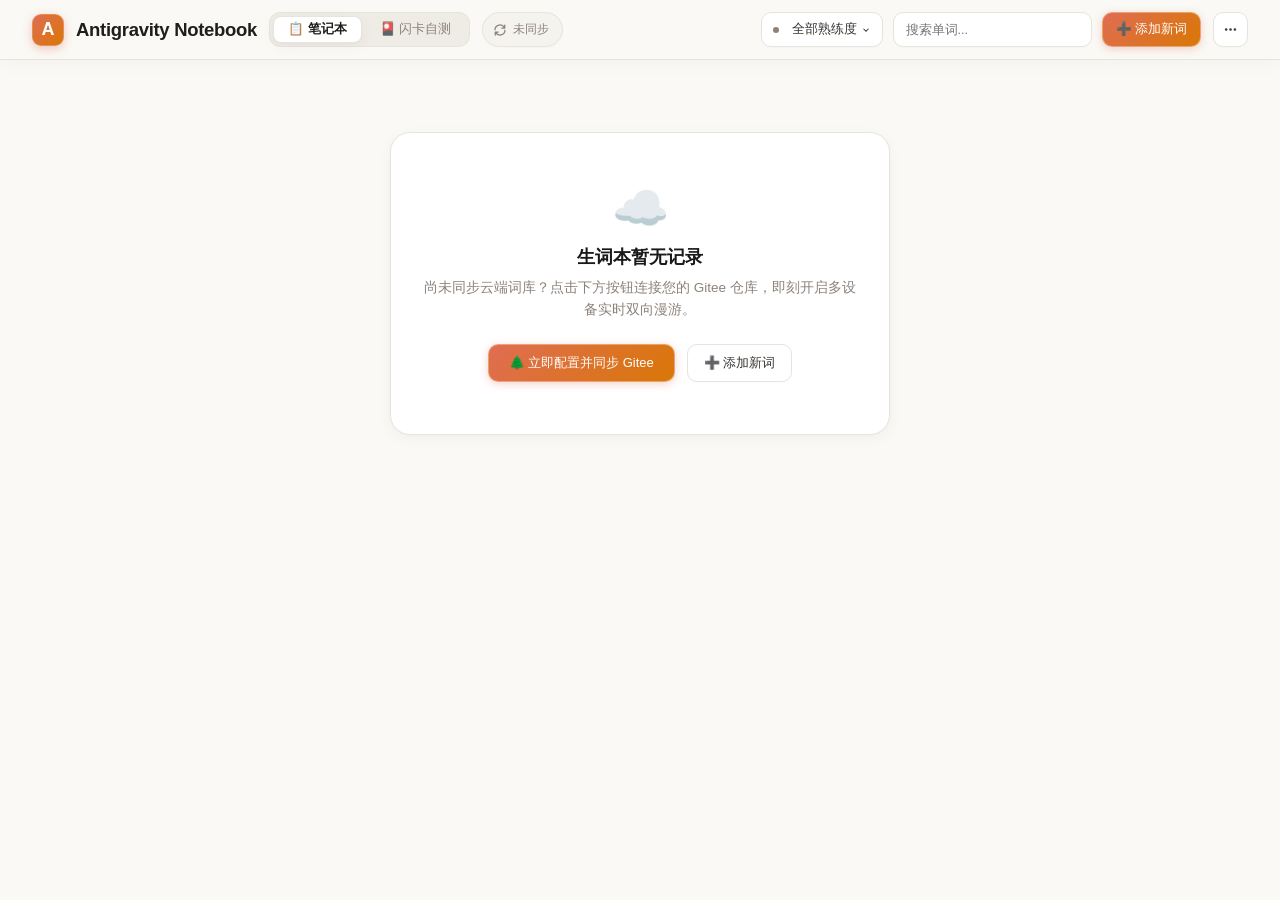
==== commit 8f63ab33: "fix: restore sync capsule to left side on desktop plugin while keeping top-right thumb access on mob" ====
--- a/index.html
+++ b/index.html
@@ -688,7 +688,10 @@
       }
       .logo-area {
         gap: 8px;
-        flex-shrink: 0;
+        flex: 1;
+        min-width: 0;
+        display: flex;
+        align-items: center;
       }
       .logo-title {
         display: none !important;
@@ -712,11 +715,13 @@
         display: none !important;
       }
       .sync-status-badge {
+        margin-left: auto;
         padding: 0;
         width: 34px;
         height: 34px;
         justify-content: center;
         border-radius: 50%;
+        flex-shrink: 0;
       }
       .more-menu-btn {
         width: 34px;
@@ -2860,6 +2865,14 @@
         <button class="view-tab active" id="tabTableView">📋 笔记本</button>
         <button class="view-tab" id="tabFlashcardView">🎴 闪卡自测</button>
       </div>
+      <div class="sync-status-badge" id="btnSyncStatus" title="点击配置云同步 (点击图标立即刷新)">
+        <span class="sync-icon-dot" id="syncDot" title="点击立即同步">
+          <svg width="12" height="12" viewBox="0 0 24 24" fill="none" stroke="currentColor" stroke-width="2.5" stroke-linecap="round" stroke-linejoin="round">
+            <path d="M21.5 2v6h-6M2.5 22v-6h6M2 11.5a10 10 0 0 1 18.8-4.3M22 12.5a10 10 0 0 1-18.8 4.2"/>
+          </svg>
+        </span>
+        <span id="syncText">未同步</span>
+      </div>
     </div>
 
     <div class="header-right">
@@ -2900,17 +2913,8 @@
         <button class="btn btn-primary" id="btnAddWord">➕ 添加新词</button>
       </div>
 
-      <!-- 顶部右侧系统动作区 (同步指示器 + 更多功能菜单) -->
+      <!-- 顶部右侧系统动作区 (更多功能菜单) -->
       <div class="header-actions">
-        <div class="sync-status-badge" id="btnSyncStatus" title="点击配置云同步 (点击图标立即刷新)">
-          <span class="sync-icon-dot" id="syncDot" title="点击立即同步">
-            <svg width="12" height="12" viewBox="0 0 24 24" fill="none" stroke="currentColor" stroke-width="2.5" stroke-linecap="round" stroke-linejoin="round">
-              <path d="M21.5 2v6h-6M2.5 22v-6h6M2 11.5a10 10 0 0 1 18.8-4.3M22 12.5a10 10 0 0 1-18.8 4.2"/>
-            </svg>
-          </span>
-          <span id="syncText">未同步</span>
-        </div>
-
         <div class="dropdown-container" id="moreMenuContainer">
           <button class="dropdown-btn more-menu-btn" id="btnMoreMenu" title="更多功能与设置" aria-label="更多功能与设置">
             <svg width="15" height="15" viewBox="0 0 24 24" fill="currentColor">
@@ -3818,14 +3822,14 @@
     })();
   </script>
 
-  <script src="webdav.js?v=2.2"></script>
-  <script src="notebook.js?v=2.2"></script>
+  <script src="webdav.js?v=2.3"></script>
+  <script src="notebook.js?v=2.3"></script>
 
   <!-- PWA Service Worker 极速离线与缓存注册 (强制检查更新) -->
   <script>
     if ('serviceWorker' in navigator && (window.location.protocol === 'https:' || window.location.hostname === 'localhost' || window.location.hostname === '127.0.0.1')) {
       window.addEventListener('load', () => {
-        navigator.serviceWorker.register('./sw.js?v=2.2').then(reg => {
+        navigator.serviceWorker.register('./sw.js?v=2.3').then(reg => {
           reg.update();
         }).catch(err => {
           console.warn('SW registration skipped:', err);
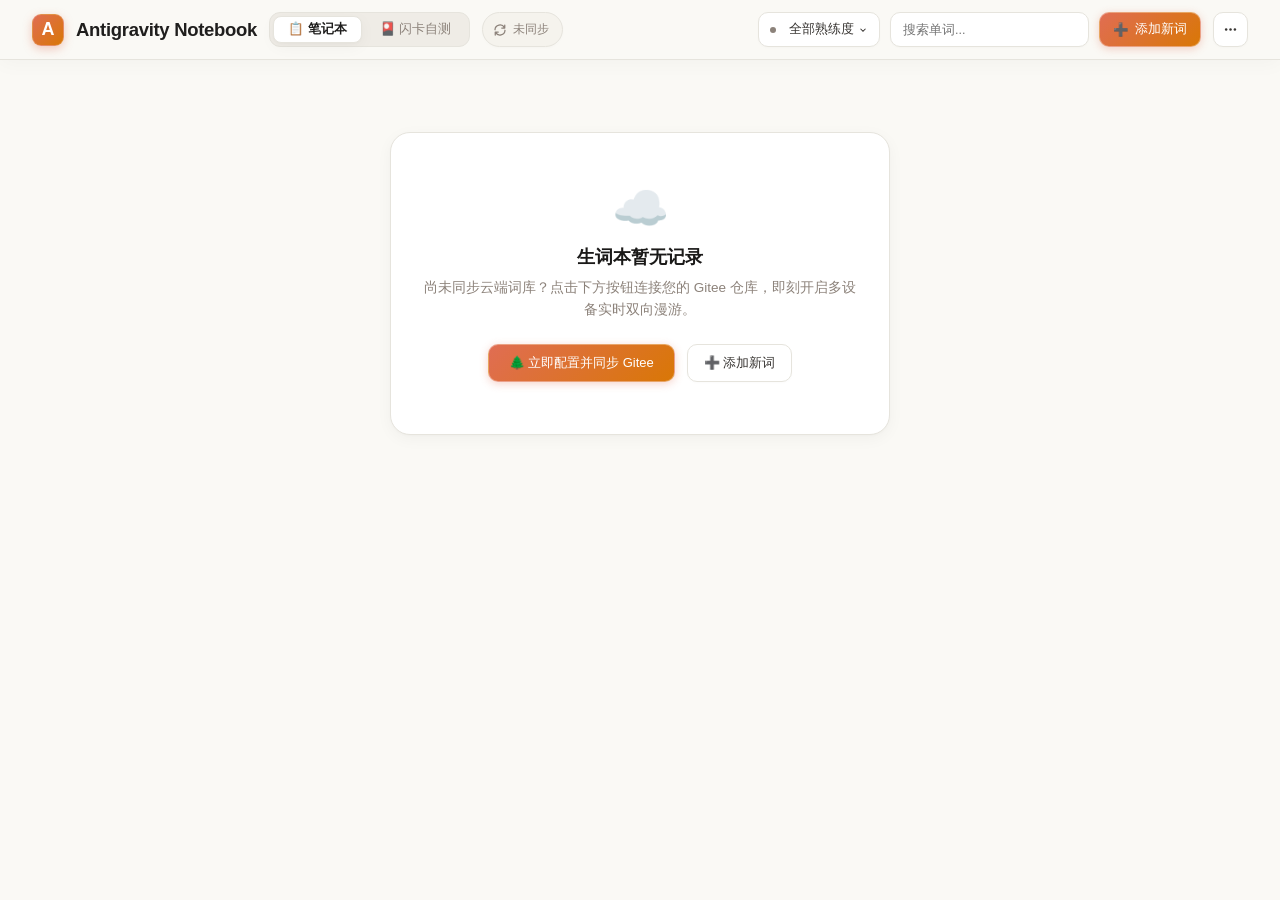
==== commit 76a8afcf: "fix(mobile): complete overhaul of mobile notebook view with 2-row sticky search toolbar, Apple card " ====
--- a/index.html
+++ b/index.html
@@ -670,63 +670,73 @@
         overflow-x: hidden;
       }
       header {
-        height: 54px;
-        min-height: 54px;
-        max-height: 54px;
-        padding: 0 12px;
-        display: flex;
-        flex-direction: row;
-        flex-wrap: nowrap;
-        align-items: center;
-        justify-content: space-between;
-        gap: 8px;
-        box-shadow: 0 1px 4px rgba(0, 0, 0, 0.04);
-        position: sticky;
-        top: 0;
-        z-index: 100;
-        background: var(--bg-header);
+        height: auto !important;
+        min-height: 54px !important;
+        max-height: none !important;
+        padding: 0 !important;
+        display: flex !important;
+        flex-direction: row !important;
+        flex-wrap: wrap !important;
+        align-items: center !important;
+        justify-content: space-between !important;
+        box-shadow: 0 1px 4px rgba(0, 0, 0, 0.04) !important;
+        position: sticky !important;
+        top: 0 !important;
+        z-index: 100 !important;
+        background: var(--bg-header) !important;
       }
       .logo-area {
-        gap: 8px;
-        flex: 1;
-        min-width: 0;
-        display: flex;
-        align-items: center;
+        order: 1 !important;
+        height: 54px !important;
+        padding: 0 6px 0 12px !important;
+        gap: 8px !important;
+        flex: 1 !important;
+        min-width: 0 !important;
+        display: flex !important;
+        align-items: center !important;
       }
       .logo-title {
         display: none !important;
       }
       .view-switcher {
-        height: 34px;
-        padding: 2px;
+        height: 34px !important;
+        padding: 2px !important;
       }
       .view-tab {
-        height: 28px;
-        padding: 0 11px;
-        font-size: 12.5px;
-      }
-      .header-actions {
-        display: flex;
-        align-items: center;
-        gap: 6px;
-        flex-shrink: 0;
+        height: 28px !important;
+        padding: 0 11px !important;
+        font-size: 12.5px !important;
+      }
+      .sync-status-badge {
+        margin-left: auto !important;
+        padding: 0 !important;
+        width: 34px !important;
+        height: 34px !important;
+        justify-content: center !important;
+        border-radius: 50% !important;
+        flex-shrink: 0 !important;
       }
       #syncText {
         display: none !important;
       }
-      .sync-status-badge {
-        margin-left: auto;
-        padding: 0;
-        width: 34px;
-        height: 34px;
-        justify-content: center;
-        border-radius: 50%;
-        flex-shrink: 0;
+
+      .header-right {
+        display: contents !important;
+      }
+
+      .header-actions {
+        order: 2 !important;
+        height: 54px !important;
+        padding-right: 12px !important;
+        display: flex !important;
+        align-items: center !important;
+        gap: 6px !important;
+        flex-shrink: 0 !important;
       }
       .more-menu-btn {
-        width: 34px;
-        height: 34px;
-        border-radius: 50%;
+        width: 34px !important;
+        height: 34px !important;
+        border-radius: 50% !important;
       }
 
       /* 闪卡模式下：完全隐藏列表搜索栏与添加按键，还屏幕 100% 极简纯粹与空灵沉浸感！ */
@@ -737,121 +747,203 @@
       /* 笔记本模式下：控件化身贴合移动端的顶部搜索筛选工具条 */
       body[data-current-view="table"] .controls,
       .controls {
-        display: flex;
-        width: 100%;
-        padding: 10px 12px;
-        box-sizing: border-box;
-        background: var(--bg-warm);
-        border-bottom: 1px solid var(--border-light);
-        gap: 6px;
-        align-items: center;
+        order: 3 !important;
+        display: flex !important;
+        width: 100% !important;
+        padding: 8px 12px 10px 12px !important;
+        box-sizing: border-box !important;
+        background: var(--bg-header) !important;
+        border-top: 1px solid var(--border-light) !important;
+        gap: 8px !important;
+        align-items: center !important;
+        margin: 0 !important;
       }
       .search-box-wrap {
-        flex: 1;
-        min-width: 0;
+        flex: 1 !important;
+        min-width: 0 !important;
       }
       .search-input {
-        width: 100%;
-        max-width: none;
-        height: 36px;
-        font-size: 13px;
-        border-radius: 10px;
-        padding: 0 24px 0 11px;
+        width: 100% !important;
+        max-width: none !important;
+        height: 36px !important;
+        font-size: 13px !important;
+        border-radius: 10px !important;
+        padding: 0 24px 0 11px !important;
       }
       .dropdown-btn#srsDropdownBtn {
-        width: auto;
-        min-width: 80px;
-        height: 36px;
-        font-size: 11.5px;
-        padding: 0 8px;
-        border-radius: 10px;
+        width: auto !important;
+        min-width: 82px !important;
+        height: 36px !important;
+        font-size: 11.5px !important;
+        padding: 0 8px !important;
+        border-radius: 10px !important;
+        flex-shrink: 0 !important;
       }
       .btn-primary#btnAddWord {
-        height: 36px;
-        padding: 0 10px;
-        font-size: 12px;
-        white-space: nowrap;
-        border-radius: 10px;
+        height: 36px !important;
+        padding: 0 10px !important;
+        font-size: 12px !important;
+        white-space: nowrap !important;
+        border-radius: 10px !important;
+        flex-shrink: 0 !important;
+      }
+
+      @media (max-width: 480px) {
+        .btn-primary#btnAddWord .btn-add-label {
+          display: none !important;
+        }
+        .btn-primary#btnAddWord {
+          padding: 0 11px !important;
+        }
       }
 
       main {
-        padding: 12px 10px;
-        width: 100%;
-        box-sizing: border-box;
-      }
-
-      /* 手机端列表卡片化：告别生硬横向滚动的表格，拥抱原生 iOS 卡片列表流 */
+        padding: 12px 12px !important;
+        width: 100% !important;
+        box-sizing: border-box !important;
+      }
+
+      /* 手机端列表卡片化：原生 iOS 极简高质感词卡流 */
       .table-container {
-        background: transparent;
-        border: none;
-        box-shadow: none;
-        overflow: visible;
+        background: transparent !important;
+        border: none !important;
+        box-shadow: none !important;
+        overflow: visible !important;
+        margin-top: 2px !important;
       }
       table, thead, tbody, th, td, tr {
-        display: block;
-        width: 100%;
-        box-sizing: border-box;
+        display: block !important;
+        width: 100% !important;
+        box-sizing: border-box !important;
       }
       thead {
         display: none !important; /* 彻底移除移动端生硬表头 */
       }
       tbody tr {
-        background: var(--bg-card);
-        border: 1px solid var(--border-glass);
-        border-radius: 16px;
-        margin-bottom: 12px;
-        padding: 16px 14px;
-        box-shadow: var(--glass-shadow);
-        display: flex;
-        flex-direction: column;
-        gap: 6px;
+        background: var(--bg-card) !important;
+        border: 1px solid var(--border-glass) !important;
+        border-radius: 16px !important;
+        margin-bottom: 12px !important;
+        padding: 14px 16px !important;
+        box-shadow: var(--glass-shadow) !important;
+        display: flex !important;
+        flex-direction: column !important;
+        gap: 8px !important;
+        transition: transform 0.15s ease, box-shadow 0.15s ease !important;
       }
       tbody tr:hover {
-        background: var(--bg-card);
+        background: var(--bg-card) !important;
       }
       tbody td {
         padding: 0 !important;
         border: none !important;
         text-align: left !important;
+        width: 100% !important;
+      }
+
+      /* 1. 词头栏 (Word Header) */
+      tbody td:nth-child(1) {
+        order: 1 !important;
       }
       .word-cell-wrap {
-        display: flex;
-        flex-direction: row;
-        justify-content: space-between;
-        align-items: center;
-        width: 100%;
-        margin-bottom: 2px;
+        display: flex !important;
+        flex-direction: row !important;
+        justify-content: space-between !important;
+        align-items: baseline !important;
+        width: 100% !important;
+        margin-bottom: 2px !important;
+        flex-wrap: wrap !important;
+        gap: 6px !important;
       }
       .word-title {
-        font-size: 19px;
-        font-weight: 700;
-        letter-spacing: -0.2px;
+        font-size: 18px !important;
+        font-weight: 700 !important;
+        letter-spacing: -0.2px !important;
+        color: var(--text-title) !important;
       }
       .word-phonetic {
-        font-size: 14px;
+        font-size: 13.5px !important;
+        color: var(--claude-terracotta) !important;
+        cursor: pointer !important;
+      }
+
+      /* 2. 释义 (Translation) - 紧随词头之后 */
+      tbody td:nth-child(3) {
+        order: 2 !important;
+      }
+      .trans-text {
+        font-size: 14px !important;
+        line-height: 1.55 !important;
+        color: var(--text-main) !important;
+        font-weight: 500 !important;
+      }
+      .trans-pos-tag {
+        font-size: 12px !important;
+        font-weight: 700 !important;
+        color: var(--claude-terracotta) !important;
+        margin-right: 4px !important;
+      }
+
+      /* 3. 语境例句 (Context Sentence) - 柔和引用样式 */
+      tbody td:nth-child(2) {
+        order: 3 !important;
+      }
+      .salad-context-box {
+        margin: 2px 0 0 0 !important;
       }
       .salad-sentence {
-        font-size: 13.5px;
-        line-height: 1.6;
-        color: var(--text-body);
-        background: var(--bg-subtle);
-        padding: 8px 12px;
-        border-radius: 8px;
-        margin: 4px 0;
-      }
-      .trans-text {
-        font-size: 14px;
-        line-height: 1.6;
-        color: var(--text-main);
+        font-size: 13px !important;
+        line-height: 1.55 !important;
+        color: var(--text-body) !important;
+        background: var(--bg-subtle) !important;
+        padding: 8px 12px !important;
+        border-radius: 9px !important;
+        border-left: 3px solid var(--claude-terracotta) !important;
+        margin: 0 !important;
+      }
+      /* 无例句时不占任何高度 */
+      tbody td.cell-context.is-empty,
+      .salad-sentence.is-empty,
+      .salad-context-box.is-empty {
+        display: none !important;
+      }
+
+      /* 4. 笔记 (Notes) - 仅在有笔记时展示 */
+      tbody td:nth-child(4) {
+        order: 4 !important;
+      }
+      tbody td.cell-notes.is-empty,
+      .note-text.is-empty,
+      .note-text:empty {
+        display: none !important;
+      }
+      .note-text {
+        font-size: 12.5px !important;
+        color: var(--text-muted) !important;
+        background: rgba(0, 0, 0, 0.02) !important;
+        padding: 6px 10px !important;
+        border-radius: 6px !important;
+      }
+      [data-applied-theme="dark"] .note-text {
+        background: rgba(255, 255, 255, 0.04) !important;
+      }
+
+      /* 5. 底部操作栏 (Actions & Mastery Status) */
+      tbody td:nth-child(5) {
+        order: 5 !important;
       }
       .action-group {
-        display: flex;
-        justify-content: flex-end;
-        align-items: center;
-        gap: 10px;
-        margin-top: 6px;
-        padding-top: 8px;
-        border-top: 1px solid var(--border-light);
+        display: flex !important;
+        justify-content: space-between !important;
+        align-items: center !important;
+        margin-top: 4px !important;
+        padding-top: 8px !important;
+        border-top: 1px solid var(--border-light) !important;
+        width: 100% !important;
+      }
+      .mastery-picker-popup {
+        left: -4px !important;
+        right: auto !important;
       }
 
       /* 闪卡自测手机端极简自适应 */
@@ -2910,7 +3002,7 @@
           <input type="text" id="searchInput" class="search-input" placeholder="搜索单词...">
           <button type="button" class="search-clear-btn" id="btnSearchClear" title="清除搜索内容" aria-label="清除搜索内容">✕</button>
         </div>
-        <button class="btn btn-primary" id="btnAddWord">➕ 添加新词</button>
+        <button class="btn btn-primary" id="btnAddWord"><span class="btn-add-icon">➕</span><span class="btn-add-label"> 添加新词</span></button>
       </div>
 
       <!-- 顶部右侧系统动作区 (更多功能菜单) -->
@@ -3822,14 +3914,14 @@
     })();
   </script>
 
-  <script src="webdav.js?v=2.3"></script>
-  <script src="notebook.js?v=2.3"></script>
+  <script src="webdav.js?v=2.4"></script>
+  <script src="notebook.js?v=2.4"></script>
 
   <!-- PWA Service Worker 极速离线与缓存注册 (强制检查更新) -->
   <script>
     if ('serviceWorker' in navigator && (window.location.protocol === 'https:' || window.location.hostname === 'localhost' || window.location.hostname === '127.0.0.1')) {
       window.addEventListener('load', () => {
-        navigator.serviceWorker.register('./sw.js?v=2.3').then(reg => {
+        navigator.serviceWorker.register('./sw.js?v=2.4').then(reg => {
           reg.update();
         }).catch(err => {
           console.warn('SW registration skipped:', err);
